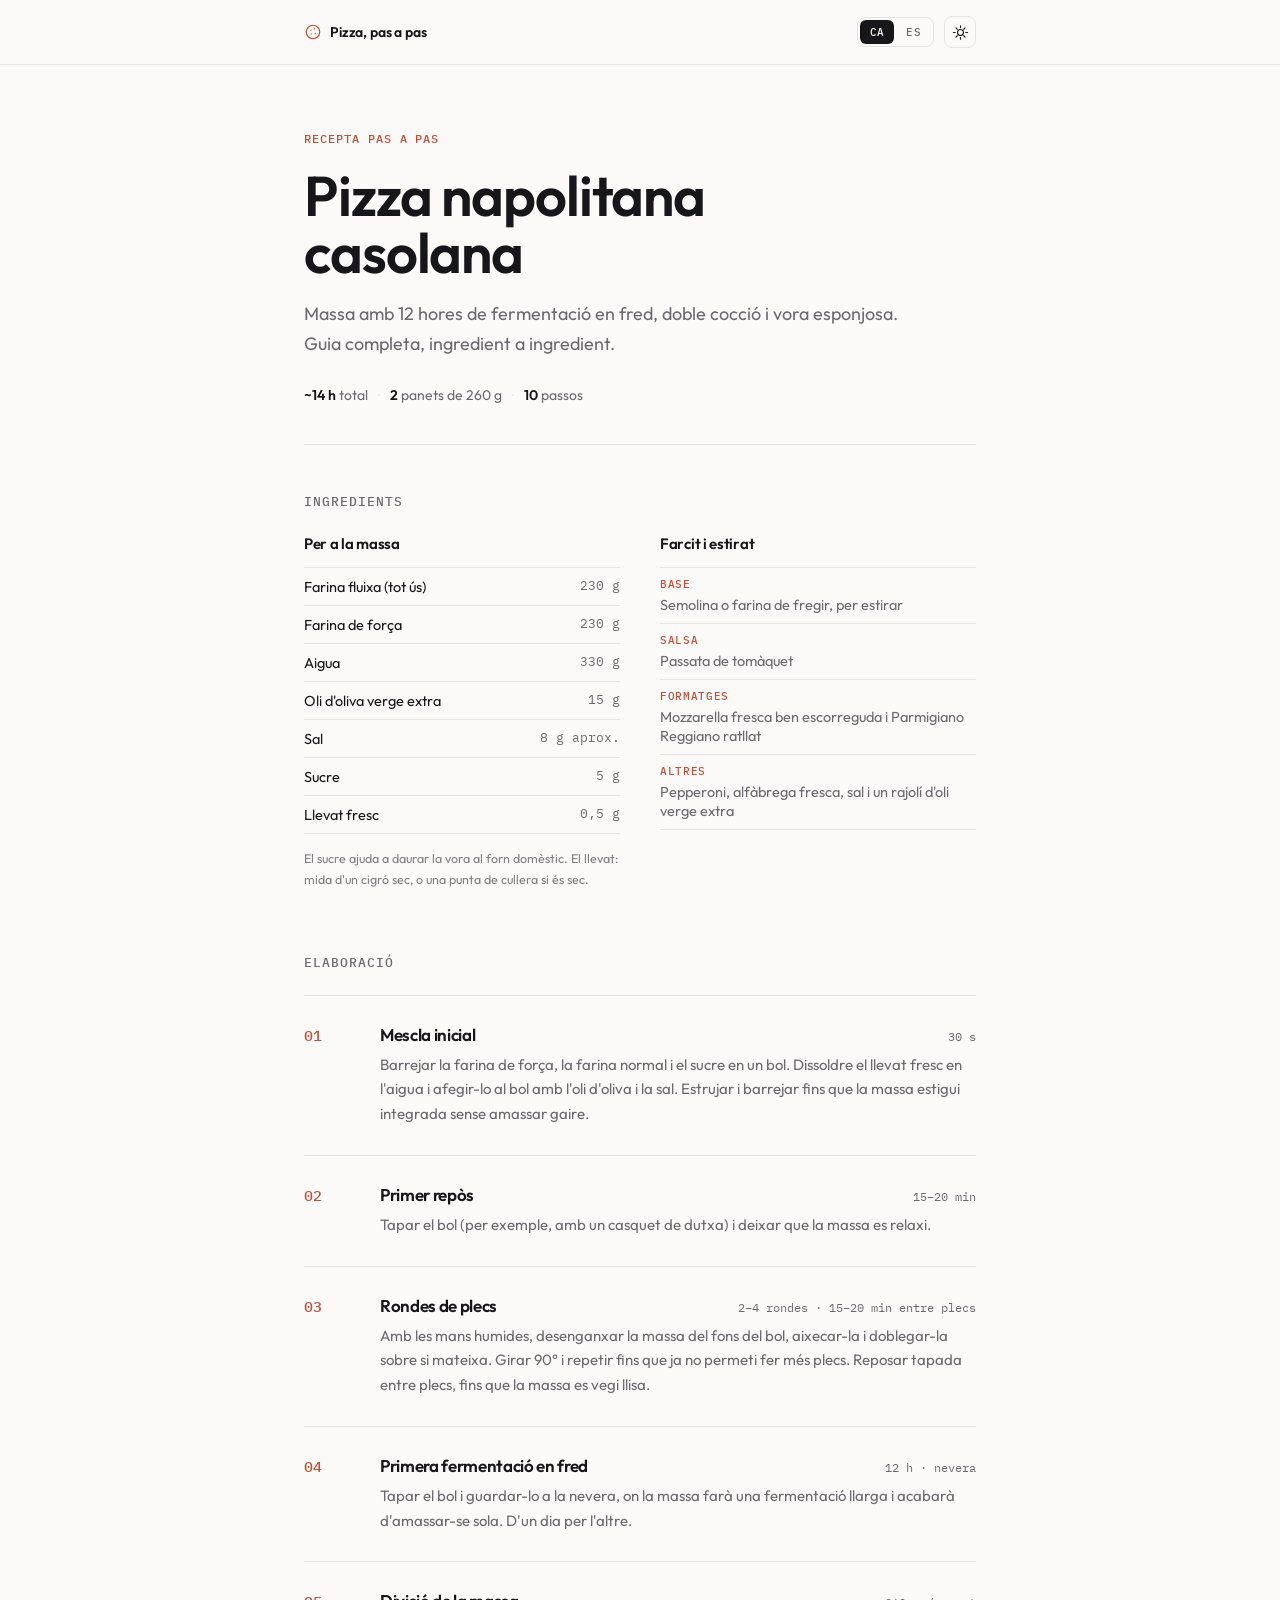
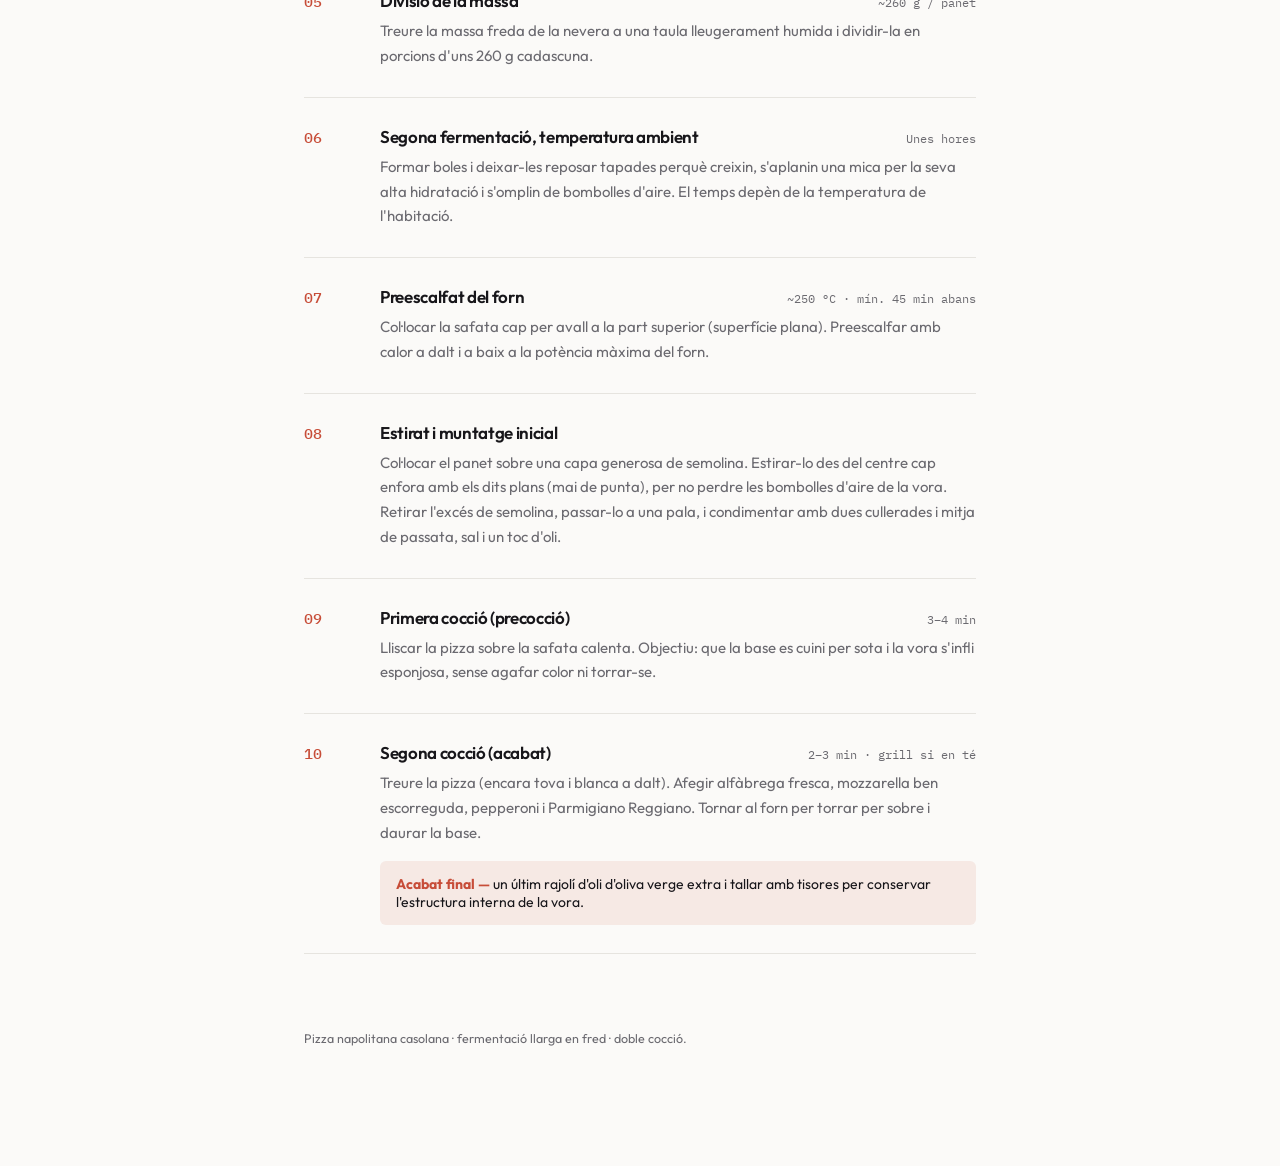
==== index.html @ 86cbb676 "v1" ====
<!doctype html>
<html lang="ca" data-theme="light">
<head>
<meta charset="utf-8">
<meta name="viewport" content="width=device-width, initial-scale=1">
<title>Pizza, pas a pas</title>
<meta name="description" content="Recepta de pizza napolitana casolana, pas a pas — massa amb fermentació en fred i doble cocció.">
<link rel="preconnect" href="https://fonts.googleapis.com">
<link rel="preconnect" href="https://fonts.gstatic.com" crossorigin>
<link href="https://fonts.googleapis.com/css2?family=Outfit:wght@300;400;500;600;700&family=IBM+Plex+Mono:wght@400;500&display=swap" rel="stylesheet">
<link rel="stylesheet" href="style.css">
<link rel="manifest" href="manifest.webmanifest">
<link rel="icon" href="icons/icon-192.png" type="image/png">
<link rel="apple-touch-icon" href="icons/icon-192.png">
<meta name="theme-color" content="#fbfaf8" media="(prefers-color-scheme: light)">
<meta name="theme-color" content="#101012" media="(prefers-color-scheme: dark)">
<meta name="apple-mobile-web-app-capable" content="yes">
<meta name="apple-mobile-web-app-status-bar-style" content="black-translucent">
<meta name="apple-mobile-web-app-title" content="Pizza">
</head>
<body data-lang="ca">

<header class="topbar">
  <div class="topbar-inner">
    <div class="mark">
      <svg width="18" height="18" viewBox="0 0 24 24" fill="none" stroke="currentColor" stroke-width="1.6"><circle cx="12" cy="12" r="9"/><circle cx="9" cy="9.5" r="0.9" fill="currentColor" stroke="none"/><circle cx="14" cy="8" r="0.9" fill="currentColor" stroke="none"/><circle cx="15" cy="14" r="0.9" fill="currentColor" stroke="none"/><circle cx="9.5" cy="14.5" r="0.9" fill="currentColor" stroke="none"/></svg>
      <span>Pizza, pas a pas</span>
    </div>
    <div class="topbar-controls">
      <div class="lang-toggle" role="group" aria-label="Idioma">
        <button type="button" class="lang-btn" data-lang-btn="ca" aria-pressed="true">CA</button>
        <button type="button" class="lang-btn" data-lang-btn="es" aria-pressed="false">ES</button>
      </div>
      <button type="button" class="theme-btn" id="themeBtn" aria-label="Canvia tema">
        <svg class="icon-sun" width="17" height="17" viewBox="0 0 24 24" fill="none" stroke="currentColor" stroke-width="1.6" stroke-linecap="round"><circle cx="12" cy="12" r="4.2"/><path d="M12 2.5v2.5M12 19v2.5M4.5 12H2M22 12h-2.5M5.6 5.6l1.8 1.8M16.6 16.6l1.8 1.8M18.4 5.6l-1.8 1.8M7.4 16.6l-1.8 1.8"/></svg>
        <svg class="icon-moon" width="17" height="17" viewBox="0 0 24 24" fill="none" stroke="currentColor" stroke-width="1.6" stroke-linecap="round" stroke-linejoin="round"><path d="M20 14.5A8.5 8.5 0 1 1 9.5 4a6.8 6.8 0 0 0 10.5 10.5Z"/></svg>
      </button>
    </div>
  </div>
</header>

<main class="wrap">

  <!-- ================= CATALAN ================= -->
  <article class="lang-block" data-lang="ca">

    <section class="hero">
      <p class="kicker">Recepta pas a pas</p>
      <h1>Pizza napolitana<br>casolana</h1>
      <p class="lede">Massa amb 12 hores de fermentació en fred, doble cocció i vora esponjosa. Guia completa, ingredient a ingredient.</p>
      <div class="meta-row">
        <span><strong>~14 h</strong> total</span>
        <span class="dot">·</span>
        <span><strong>2</strong> panets de 260 g</span>
        <span class="dot">·</span>
        <span><strong>10</strong> passos</span>
      </div>
    </section>

    <section class="ingredients">
      <h2>Ingredients</h2>
      <div class="ing-grid">
        <div class="ing-col">
          <h3>Per a la massa</h3>
          <ul class="ing-list">
            <li><span>Farina fluixa (tot ús)</span><span class="ing-val">230 g</span></li>
            <li><span>Farina de força</span><span class="ing-val">230 g</span></li>
            <li><span>Aigua</span><span class="ing-val">330 g</span></li>
            <li><span>Oli d'oliva verge extra</span><span class="ing-val">15 g</span></li>
            <li><span>Sal</span><span class="ing-val">8 g aprox.</span></li>
            <li><span>Sucre</span><span class="ing-val">5 g</span></li>
            <li><span>Llevat fresc</span><span class="ing-val">0,5 g</span></li>
          </ul>
          <p class="ing-note">El sucre ajuda a daurar la vora al forn domèstic. El llevat: mida d'un cigró sec, o una punta de cullera si és sec.</p>
        </div>
        <div class="ing-col">
          <h3>Farcit i estirat</h3>
          <ul class="ing-list ing-list--desc">
            <li><span class="ing-label">Base</span><span>Semolina o farina de fregir, per estirar</span></li>
            <li><span class="ing-label">Salsa</span><span>Passata de tomàquet</span></li>
            <li><span class="ing-label">Formatges</span><span>Mozzarella fresca ben escorreguda i Parmigiano Reggiano ratllat</span></li>
            <li><span class="ing-label">Altres</span><span>Pepperoni, alfàbrega fresca, sal i un rajolí d'oli verge extra</span></li>
          </ul>
        </div>
      </div>
    </section>

    <section class="steps">
      <h2>Elaboració</h2>

      <div class="step">
        <div class="step-num">01</div>
        <div class="step-body">
          <div class="step-head"><h3>Mescla inicial</h3><span class="step-time">30 s</span></div>
          <p>Barrejar la farina de força, la farina normal i el sucre en un bol. Dissoldre el llevat fresc en l'aigua i afegir-lo al bol amb l'oli d'oliva i la sal. Estrujar i barrejar fins que la massa estigui integrada sense amassar gaire.</p>
        </div>
      </div>

      <div class="step">
        <div class="step-num">02</div>
        <div class="step-body">
          <div class="step-head"><h3>Primer repòs</h3><span class="step-time">15–20 min</span></div>
          <p>Tapar el bol (per exemple, amb un casquet de dutxa) i deixar que la massa es relaxi.</p>
        </div>
      </div>

      <div class="step">
        <div class="step-num">03</div>
        <div class="step-body">
          <div class="step-head"><h3>Rondes de plecs</h3><span class="step-time">2–4 rondes · 15–20 min entre plecs</span></div>
          <p>Amb les mans humides, desenganxar la massa del fons del bol, aixecar-la i doblegar-la sobre si mateixa. Girar 90° i repetir fins que ja no permeti fer més plecs. Reposar tapada entre plecs, fins que la massa es vegi llisa.</p>
        </div>
      </div>

      <div class="step">
        <div class="step-num">04</div>
        <div class="step-body">
          <div class="step-head"><h3>Primera fermentació en fred</h3><span class="step-time">12 h · nevera</span></div>
          <p>Tapar el bol i guardar-lo a la nevera, on la massa farà una fermentació llarga i acabarà d'amassar-se sola. D'un dia per l'altre.</p>
        </div>
      </div>

      <div class="step">
        <div class="step-num">05</div>
        <div class="step-body">
          <div class="step-head"><h3>Divisió de la massa</h3><span class="step-time">~260 g / panet</span></div>
          <p>Treure la massa freda de la nevera a una taula lleugerament humida i dividir-la en porcions d'uns 260 g cadascuna.</p>
        </div>
      </div>

      <div class="step">
        <div class="step-num">06</div>
        <div class="step-body">
          <div class="step-head"><h3>Segona fermentació, temperatura ambient</h3><span class="step-time">Unes hores</span></div>
          <p>Formar boles i deixar-les reposar tapades perquè creixin, s'aplanin una mica per la seva alta hidratació i s'omplin de bombolles d'aire. El temps depèn de la temperatura de l'habitació.</p>
        </div>
      </div>

      <div class="step">
        <div class="step-num">07</div>
        <div class="step-body">
          <div class="step-head"><h3>Preescalfat del forn</h3><span class="step-time">~250 °C · mín. 45 min abans</span></div>
          <p>Col·locar la safata cap per avall a la part superior (superfície plana). Preescalfar amb calor a dalt i a baix a la potència màxima del forn.</p>
        </div>
      </div>

      <div class="step">
        <div class="step-num">08</div>
        <div class="step-body">
          <div class="step-head"><h3>Estirat i muntatge inicial</h3></div>
          <p>Col·locar el panet sobre una capa generosa de semolina. Estirar-lo des del centre cap enfora amb els dits plans (mai de punta), per no perdre les bombolles d'aire de la vora. Retirar l'excés de semolina, passar-lo a una pala, i condimentar amb dues cullerades i mitja de passata, sal i un toc d'oli.</p>
        </div>
      </div>

      <div class="step">
        <div class="step-num">09</div>
        <div class="step-body">
          <div class="step-head"><h3>Primera cocció (precocció)</h3><span class="step-time">3–4 min</span></div>
          <p>Lliscar la pizza sobre la safata calenta. Objectiu: que la base es cuini per sota i la vora s'infli esponjosa, sense agafar color ni torrar-se.</p>
        </div>
      </div>

      <div class="step step--last">
        <div class="step-num">10</div>
        <div class="step-body">
          <div class="step-head"><h3>Segona cocció (acabat)</h3><span class="step-time">2–3 min · grill si en té</span></div>
          <p>Treure la pizza (encara tova i blanca a dalt). Afegir alfàbrega fresca, mozzarella ben escorreguda, pepperoni i Parmigiano Reggiano. Tornar al forn per torrar per sobre i daurar la base.</p>
          <div class="callout"><strong>Acabat final —</strong> un últim rajolí d'oli d'oliva verge extra i tallar amb tisores per conservar l'estructura interna de la vora.</div>
        </div>
      </div>

    </section>

    <footer class="foot">Pizza napolitana casolana · fermentació llarga en fred · doble cocció.</footer>
  </article>

  <!-- ================= SPANISH ================= -->
  <article class="lang-block" data-lang="es" hidden>

    <section class="hero">
      <p class="kicker">Receta paso a paso</p>
      <h1>Pizza napolitana<br>casera</h1>
      <p class="lede">Masa con 12 horas de fermentación en frío, doble cocción y borde esponjoso. Guía completa, ingrediente a ingrediente.</p>
      <div class="meta-row">
        <span><strong>~14 h</strong> total</span>
        <span class="dot">·</span>
        <span><strong>2</strong> bolas de 260 g</span>
        <span class="dot">·</span>
        <span><strong>10</strong> pasos</span>
      </div>
    </section>

    <section class="ingredients">
      <h2>Ingredientes</h2>
      <div class="ing-grid">
        <div class="ing-col">
          <h3>Para la masa</h3>
          <ul class="ing-list">
            <li><span>Harina floja (uso común)</span><span class="ing-val">230 g</span></li>
            <li><span>Harina de fuerza</span><span class="ing-val">230 g</span></li>
            <li><span>Agua</span><span class="ing-val">330 g</span></li>
            <li><span>Aceite de oliva virgen extra</span><span class="ing-val">15 g</span></li>
            <li><span>Sal</span><span class="ing-val">8 g aprox.</span></li>
            <li><span>Azúcar</span><span class="ing-val">5 g</span></li>
            <li><span>Levadura fresca</span><span class="ing-val">0,5 g</span></li>
          </ul>
          <p class="ing-note">El azúcar ayuda a dorar el borde en el horno doméstico. La levadura: tamaño de un garbanzo seco, o una punta de cuchara si es seca.</p>
        </div>
        <div class="ing-col">
          <h3>Relleno y estirado</h3>
          <ul class="ing-list ing-list--desc">
            <li><span class="ing-label">Base</span><span>Sémola o harina de freír, para estirar</span></li>
            <li><span class="ing-label">Salsa</span><span>Tomate triturado (passata)</span></li>
            <li><span class="ing-label">Quesos</span><span>Mozzarella fresca bien escurrida y Parmesano Reggiano rallado</span></li>
            <li><span class="ing-label">Otros</span><span>Pepperoni, albahaca fresca, sal y un chorrito de aceite virgen extra</span></li>
          </ul>
        </div>
      </div>
    </section>

    <section class="steps">
      <h2>Elaboración</h2>

      <div class="step">
        <div class="step-num">01</div>
        <div class="step-body">
          <div class="step-head"><h3>Mezcla inicial</h3><span class="step-time">30 s</span></div>
          <p>Mezclar la harina de fuerza, la harina normal y el azúcar en un bol. Disolver la levadura fresca en el agua y añadirla al bol con el aceite de oliva y la sal. Apretar y mezclar hasta que la masa esté integrada sin amasar demasiado.</p>
        </div>
      </div>

      <div class="step">
        <div class="step-num">02</div>
        <div class="step-body">
          <div class="step-head"><h3>Primer reposo</h3><span class="step-time">15–20 min</span></div>
          <p>Tapar el bol (por ejemplo, con un gorro de ducha) y dejar que la masa se relaje.</p>
        </div>
      </div>

      <div class="step">
        <div class="step-num">03</div>
        <div class="step-body">
          <div class="step-head"><h3>Rondas de pliegues</h3><span class="step-time">2–4 rondas · 15–20 min entre pliegues</span></div>
          <p>Con las manos húmedas, despegar la masa del fondo del bol, levantarla y doblarla sobre sí misma. Girar 90° y repetir hasta que ya no permita más pliegues. Reposar tapada entre pliegues, hasta que la masa se vea lisa.</p>
        </div>
      </div>

      <div class="step">
        <div class="step-num">04</div>
        <div class="step-body">
          <div class="step-head"><h3>Primera fermentación en frío</h3><span class="step-time">12 h · nevera</span></div>
          <p>Tapar el bol y guardarlo en la nevera, donde la masa hará una fermentación larga y acabará de amasarse sola. De un día para otro.</p>
        </div>
      </div>

      <div class="step">
        <div class="step-num">05</div>
        <div class="step-body">
          <div class="step-head"><h3>División de la masa</h3><span class="step-time">~260 g / bola</span></div>
          <p>Sacar la masa fría de la nevera a una mesa ligeramente húmeda y dividirla en porciones de unos 260 g cada una.</p>
        </div>
      </div>

      <div class="step">
        <div class="step-num">06</div>
        <div class="step-body">
          <div class="step-head"><h3>Segunda fermentación, temperatura ambiente</h3><span class="step-time">Unas horas</span></div>
          <p>Formar bolas y dejarlas reposar tapadas para que crezcan, se aplanen un poco por su alta hidratación y se llenen de burbujas de aire. El tiempo depende de la temperatura de la habitación.</p>
        </div>
      </div>

      <div class="step">
        <div class="step-num">07</div>
        <div class="step-body">
          <div class="step-head"><h3>Precalentado del horno</h3><span class="step-time">~250 °C · mín. 45 min antes</span></div>
          <p>Colocar la bandeja boca abajo en la parte superior (superficie plana). Precalentar con calor arriba y abajo a la potencia máxima del horno.</p>
        </div>
      </div>

      <div class="step">
        <div class="step-num">08</div>
        <div class="step-body">
          <div class="step-head"><h3>Estirado y montaje inicial</h3></div>
          <p>Colocar la bola sobre una capa generosa de sémola. Estirarla desde el centro hacia fuera con los dedos planos (nunca de punta), para no perder las burbujas de aire del borde. Retirar el exceso de sémola, pasarla a una pala, y condimentar con dos cucharadas y media de tomate, sal y un toque de aceite.</p>
        </div>
      </div>

      <div class="step">
        <div class="step-num">09</div>
        <div class="step-body">
          <div class="step-head"><h3>Primera cocción (precocción)</h3><span class="step-time">3–4 min</span></div>
          <p>Deslizar la pizza sobre la bandeja caliente. Objetivo: que la base se cocine por debajo y el borde se hinche esponjoso, sin coger color ni tostarse.</p>
        </div>
      </div>

      <div class="step step--last">
        <div class="step-num">10</div>
        <div class="step-body">
          <div class="step-head"><h3>Segunda cocción (acabado)</h3><span class="step-time">2–3 min · grill si tiene</span></div>
          <p>Sacar la pizza (todavía blanda y blanca por arriba). Añadir albahaca fresca, mozzarella bien escurrida, pepperoni y Parmesano Reggiano. Volver al horno para tostar por arriba y dorar la base.</p>
          <div class="callout"><strong>Acabado final —</strong> un último chorrito de aceite de oliva virgen extra y cortar con tijeras para conservar la estructura interna del borde.</div>
        </div>
      </div>

    </section>

    <footer class="foot">Pizza napolitana casera · fermentación larga en frío · doble cocción.</footer>
  </article>

</main>

<script src="script.js"></script>
<script>
  if ('serviceWorker' in navigator) {
    window.addEventListener('load', () => {
      navigator.serviceWorker.register('sw.js').catch(() => {});
    });
  }
</script>
</body>
</html>
---- style.css ----
:root {
  --bg: #fbfaf8;
  --bg-raised: #ffffff;
  --ink: #17161a;
  --ink-soft: #6b6a70;
  --line: #e6e4df;
  --accent: oklch(0.58 0.16 32);
  --accent-soft: oklch(0.58 0.16 32 / 0.1);
  --mono: 'IBM Plex Mono', ui-monospace, monospace;
  --sans: 'Outfit', system-ui, sans-serif;
}

html[data-theme="dark"] {
  --bg: #101012;
  --bg-raised: #17171a;
  --ink: #f2f1ee;
  --ink-soft: #96959c;
  --line: #2a2a2e;
  --accent: oklch(0.72 0.14 32);
  --accent-soft: oklch(0.72 0.14 32 / 0.14);
}

* { box-sizing: border-box; }

html { color-scheme: light; }
html[data-theme="dark"] { color-scheme: dark; }

body {
  margin: 0;
  background: var(--bg);
  color: var(--ink);
  font-family: var(--sans);
  font-weight: 400;
  -webkit-font-smoothing: antialiased;
  transition: background 0.2s ease, color 0.2s ease;
}

h1, h2, h3 {
  font-family: var(--sans);
  font-weight: 600;
  letter-spacing: -0.02em;
  margin: 0;
  color: var(--ink);
}

p { margin: 0; line-height: 1.65; color: var(--ink-soft); }

/* ---------- topbar ---------- */

.topbar {
  position: sticky;
  top: 0;
  z-index: 10;
  background: color-mix(in srgb, var(--bg) 88%, transparent);
  backdrop-filter: blur(10px);
  border-bottom: 1px solid var(--line);
}

.topbar-inner {
  max-width: 720px;
  margin: 0 auto;
  padding: 16px 24px;
  display: flex;
  align-items: center;
  justify-content: space-between;
}

.mark {
  display: flex;
  align-items: center;
  gap: 8px;
  font-weight: 600;
  font-size: 14px;
  letter-spacing: -0.01em;
  color: var(--ink);
}

.mark svg { color: var(--accent); flex-shrink: 0; }

.topbar-controls {
  display: flex;
  align-items: center;
  gap: 10px;
}

.lang-toggle {
  display: flex;
  border: 1px solid var(--line);
  border-radius: 8px;
  padding: 2px;
  gap: 2px;
}

.lang-btn {
  appearance: none;
  border: none;
  background: transparent;
  color: var(--ink-soft);
  font-family: var(--mono);
  font-size: 11px;
  font-weight: 500;
  letter-spacing: 0.03em;
  padding: 5px 10px;
  border-radius: 6px;
  cursor: pointer;
}

.lang-btn[aria-pressed="true"] {
  background: var(--ink);
  color: var(--bg);
}

.theme-btn {
  appearance: none;
  border: 1px solid var(--line);
  background: transparent;
  color: var(--ink);
  width: 32px;
  height: 32px;
  border-radius: 8px;
  display: flex;
  align-items: center;
  justify-content: center;
  cursor: pointer;
}

.theme-btn .icon-moon { display: none; }
html[data-theme="dark"] .theme-btn .icon-sun { display: none; }
html[data-theme="dark"] .theme-btn .icon-moon { display: block; }

/* ---------- layout ---------- */

.wrap {
  max-width: 720px;
  margin: 0 auto;
  padding: 0 24px 120px;
}

/* ---------- hero ---------- */

.hero {
  padding-top: 64px;
  padding-bottom: 40px;
  border-bottom: 1px solid var(--line);
}

.kicker {
  font-family: var(--mono);
  font-size: 12px;
  font-weight: 500;
  letter-spacing: 0.08em;
  text-transform: uppercase;
  color: var(--accent);
  margin-bottom: 18px;
}

.hero h1 {
  font-size: clamp(38px, 6vw, 56px);
  line-height: 1.02;
  font-weight: 600;
}

.lede {
  margin-top: 18px;
  font-size: 18px;
  max-width: 52ch;
  color: var(--ink-soft);
}

.meta-row {
  margin-top: 28px;
  display: flex;
  flex-wrap: wrap;
  gap: 10px;
  font-size: 14px;
  color: var(--ink-soft);
}

.meta-row strong { color: var(--ink); font-weight: 600; }
.meta-row .dot { color: var(--line); }

/* ---------- ingredients ---------- */

.ingredients { padding-top: 48px; padding-bottom: 8px; }

.ingredients h2, .steps h2 {
  font-size: 13px;
  font-family: var(--mono);
  font-weight: 500;
  letter-spacing: 0.08em;
  text-transform: uppercase;
  color: var(--ink-soft);
  margin-bottom: 24px;
}

.ing-grid {
  display: grid;
  grid-template-columns: repeat(2, minmax(0, 1fr));
  gap: 40px;
}

.ing-col h3 {
  font-size: 15px;
  font-weight: 600;
  margin-bottom: 14px;
}

.ing-list {
  list-style: none;
  margin: 0;
  padding: 0;
  display: flex;
  flex-direction: column;
}

.ing-list li {
  display: flex;
  justify-content: space-between;
  gap: 12px;
  padding: 9px 0;
  border-top: 1px solid var(--line);
  font-size: 14.5px;
  color: var(--ink);
}

.ing-list li:last-child { border-bottom: 1px solid var(--line); }

.ing-val {
  font-family: var(--mono);
  font-size: 13px;
  color: var(--ink-soft);
  white-space: nowrap;
}

.ing-list--desc li { flex-direction: column; gap: 4px; align-items: flex-start; }

.ing-label {
  font-family: var(--mono);
  font-size: 11px;
  font-weight: 500;
  letter-spacing: 0.06em;
  text-transform: uppercase;
  color: var(--accent);
}

.ing-list--desc li span:last-child { color: var(--ink-soft); font-size: 14.5px; }

.ing-note {
  margin-top: 14px;
  font-size: 12.5px;
  color: var(--ink-soft);
  opacity: 0.85;
}

/* ---------- steps ---------- */

.steps { padding-top: 56px; }

.step {
  display: grid;
  grid-template-columns: 56px 1fr;
  gap: 20px;
  padding: 28px 0;
  border-top: 1px solid var(--line);
}

.step--last { border-bottom: 1px solid var(--line); margin-bottom: 4px; }

.step-num {
  font-family: var(--mono);
  font-size: 15px;
  font-weight: 500;
  color: var(--accent);
  padding-top: 2px;
}

.step-head {
  display: flex;
  align-items: baseline;
  justify-content: space-between;
  gap: 12px;
  flex-wrap: wrap;
  margin-bottom: 8px;
}

.step-head h3 {
  font-size: 17px;
  font-weight: 600;
}

.step-time {
  font-family: var(--mono);
  font-size: 11.5px;
  color: var(--ink-soft);
  white-space: nowrap;
  padding-top: 3px;
}

.step-body p { font-size: 15px; }

.callout {
  margin-top: 16px;
  padding: 14px 16px;
  background: var(--accent-soft);
  border-radius: 6px;
  font-size: 14px;
  color: var(--ink);
}

.callout strong { color: var(--accent); }

/* ---------- footer ---------- */

.foot {
  margin-top: 56px;
  padding-top: 20px;
  font-size: 12.5px;
  color: var(--ink-soft);
}

/* ---------- responsive ---------- */

@media (max-width: 640px) {
  .wrap { padding: 0 18px 90px; }
  .topbar-inner { padding: 14px 18px; }
  .hero { padding-top: 44px; padding-bottom: 32px; }
  .ing-grid { grid-template-columns: 1fr; gap: 32px; }
  .step { grid-template-columns: 40px 1fr; gap: 14px; padding: 22px 0; }
  .step-num { font-size: 13px; }
  .mark span { display: none; }
}
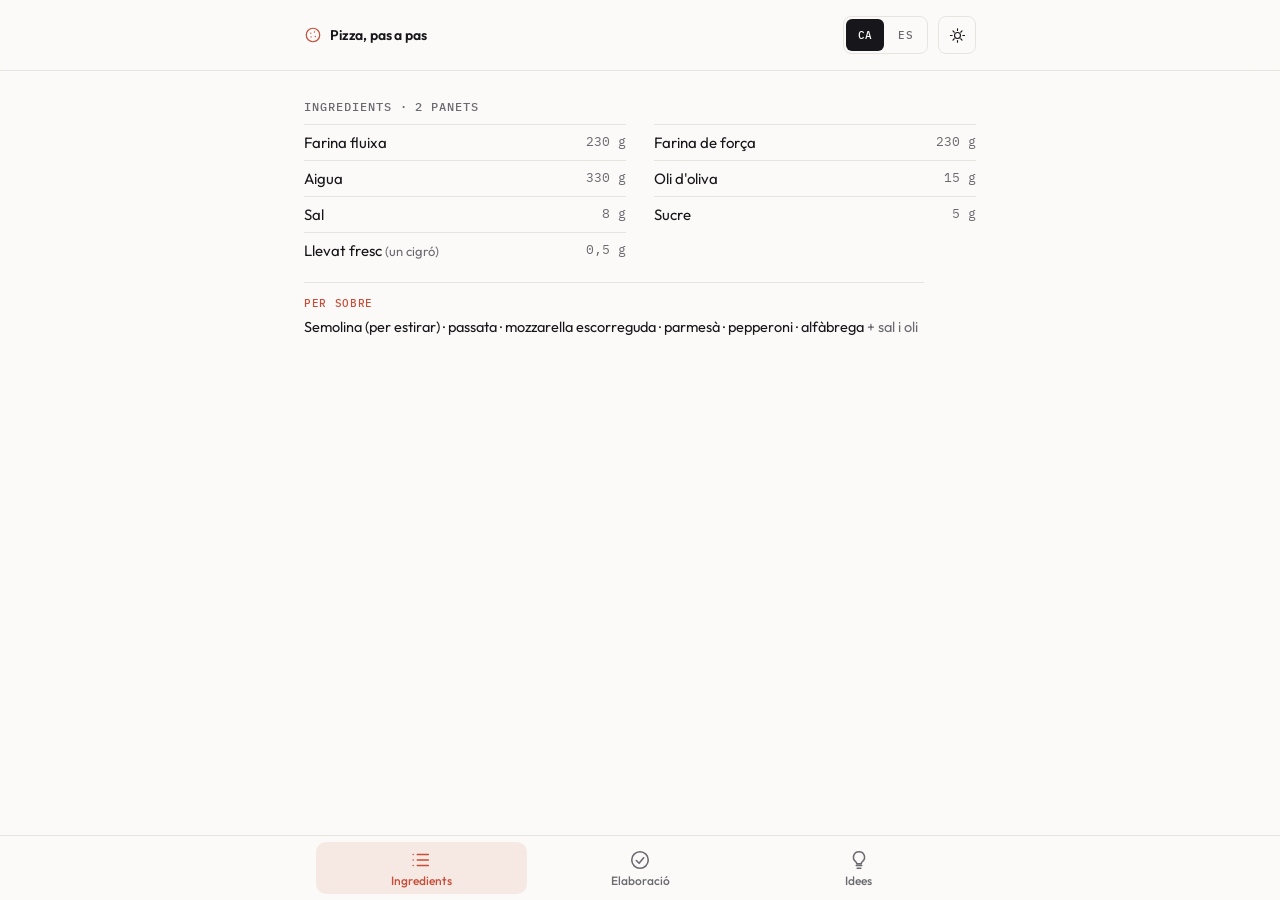
==== commit 67698ee2: "better" ====
--- a/index.html
+++ b/index.html
@@ -20,6 +20,12 @@
 </head>
 <body data-lang="ca">
 
+<svg width="0" height="0" style="position:absolute" aria-hidden="true">
+  <symbol id="i-repeat" viewBox="0 0 24 24"><path d="M17 2l4 4-4 4M3 11V9a3 3 0 0 1 3-3h15M7 22l-4-4 4-4M21 13v2a3 3 0 0 1-3 3H3" fill="none" stroke="currentColor" stroke-width="2" stroke-linecap="round" stroke-linejoin="round"/></symbol>
+  <symbol id="i-chev" viewBox="0 0 24 24"><path d="M6 9l6 6 6-6" fill="none" stroke="currentColor" stroke-width="2" stroke-linecap="round" stroke-linejoin="round"/></symbol>
+  <symbol id="i-tick" viewBox="0 0 24 24"><path d="M5 12.5l4.5 4.5L19 7" fill="none" stroke="currentColor" stroke-width="2.4" stroke-linecap="round" stroke-linejoin="round"/></symbol>
+</svg>
+
 <header class="topbar">
   <div class="topbar-inner">
     <div class="mark">
@@ -41,273 +47,304 @@
 
 <main class="wrap">
 
-  <!-- ================= CATALAN ================= -->
   <article class="lang-block" data-lang="ca">
 
-    <section class="hero">
-      <p class="kicker">Recepta pas a pas</p>
-      <h1>Pizza napolitana<br>casolana</h1>
-      <p class="lede">Massa amb 12 hores de fermentació en fred, doble cocció i vora esponjosa. Guia completa, ingredient a ingredient.</p>
-      <div class="meta-row">
-        <span><strong>~14 h</strong> total</span>
-        <span class="dot">·</span>
-        <span><strong>2</strong> panets de 260 g</span>
-        <span class="dot">·</span>
-        <span><strong>10</strong> passos</span>
-      </div>
-    </section>
-
-    <section class="ingredients">
-      <h2>Ingredients</h2>
-      <div class="ing-grid">
-        <div class="ing-col">
-          <h3>Per a la massa</h3>
-          <ul class="ing-list">
-            <li><span>Farina fluixa (tot ús)</span><span class="ing-val">230 g</span></li>
-            <li><span>Farina de força</span><span class="ing-val">230 g</span></li>
-            <li><span>Aigua</span><span class="ing-val">330 g</span></li>
-            <li><span>Oli d'oliva verge extra</span><span class="ing-val">15 g</span></li>
-            <li><span>Sal</span><span class="ing-val">8 g aprox.</span></li>
-            <li><span>Sucre</span><span class="ing-val">5 g</span></li>
-            <li><span>Llevat fresc</span><span class="ing-val">0,5 g</span></li>
-          </ul>
-          <p class="ing-note">El sucre ajuda a daurar la vora al forn domèstic. El llevat: mida d'un cigró sec, o una punta de cullera si és sec.</p>
-        </div>
-        <div class="ing-col">
-          <h3>Farcit i estirat</h3>
-          <ul class="ing-list ing-list--desc">
-            <li><span class="ing-label">Base</span><span>Semolina o farina de fregir, per estirar</span></li>
-            <li><span class="ing-label">Salsa</span><span>Passata de tomàquet</span></li>
-            <li><span class="ing-label">Formatges</span><span>Mozzarella fresca ben escorreguda i Parmigiano Reggiano ratllat</span></li>
-            <li><span class="ing-label">Altres</span><span>Pepperoni, alfàbrega fresca, sal i un rajolí d'oli verge extra</span></li>
-          </ul>
-        </div>
-      </div>
-    </section>
-
-    <section class="steps">
-      <h2>Elaboració</h2>
-
-      <div class="step">
-        <div class="step-num">01</div>
-        <div class="step-body">
-          <div class="step-head"><h3>Mescla inicial</h3><span class="step-time">30 s</span></div>
-          <p>Barrejar la farina de força, la farina normal i el sucre en un bol. Dissoldre el llevat fresc en l'aigua i afegir-lo al bol amb l'oli d'oliva i la sal. Estrujar i barrejar fins que la massa estigui integrada sense amassar gaire.</p>
-        </div>
-      </div>
-
-      <div class="step">
-        <div class="step-num">02</div>
-        <div class="step-body">
-          <div class="step-head"><h3>Primer repòs</h3><span class="step-time">15–20 min</span></div>
-          <p>Tapar el bol (per exemple, amb un casquet de dutxa) i deixar que la massa es relaxi.</p>
-        </div>
-      </div>
-
-      <div class="step">
-        <div class="step-num">03</div>
-        <div class="step-body">
-          <div class="step-head"><h3>Rondes de plecs</h3><span class="step-time">2–4 rondes · 15–20 min entre plecs</span></div>
-          <p>Amb les mans humides, desenganxar la massa del fons del bol, aixecar-la i doblegar-la sobre si mateixa. Girar 90° i repetir fins que ja no permeti fer més plecs. Reposar tapada entre plecs, fins que la massa es vegi llisa.</p>
-        </div>
-      </div>
-
-      <div class="step">
-        <div class="step-num">04</div>
-        <div class="step-body">
-          <div class="step-head"><h3>Primera fermentació en fred</h3><span class="step-time">12 h · nevera</span></div>
-          <p>Tapar el bol i guardar-lo a la nevera, on la massa farà una fermentació llarga i acabarà d'amassar-se sola. D'un dia per l'altre.</p>
-        </div>
-      </div>
-
-      <div class="step">
-        <div class="step-num">05</div>
-        <div class="step-body">
-          <div class="step-head"><h3>Divisió de la massa</h3><span class="step-time">~260 g / panet</span></div>
-          <p>Treure la massa freda de la nevera a una taula lleugerament humida i dividir-la en porcions d'uns 260 g cadascuna.</p>
-        </div>
-      </div>
-
-      <div class="step">
-        <div class="step-num">06</div>
-        <div class="step-body">
-          <div class="step-head"><h3>Segona fermentació, temperatura ambient</h3><span class="step-time">Unes hores</span></div>
-          <p>Formar boles i deixar-les reposar tapades perquè creixin, s'aplanin una mica per la seva alta hidratació i s'omplin de bombolles d'aire. El temps depèn de la temperatura de l'habitació.</p>
-        </div>
-      </div>
-
-      <div class="step">
-        <div class="step-num">07</div>
-        <div class="step-body">
-          <div class="step-head"><h3>Preescalfat del forn</h3><span class="step-time">~250 °C · mín. 45 min abans</span></div>
-          <p>Col·locar la safata cap per avall a la part superior (superfície plana). Preescalfar amb calor a dalt i a baix a la potència màxima del forn.</p>
-        </div>
-      </div>
-
-      <div class="step">
-        <div class="step-num">08</div>
-        <div class="step-body">
-          <div class="step-head"><h3>Estirat i muntatge inicial</h3></div>
-          <p>Col·locar el panet sobre una capa generosa de semolina. Estirar-lo des del centre cap enfora amb els dits plans (mai de punta), per no perdre les bombolles d'aire de la vora. Retirar l'excés de semolina, passar-lo a una pala, i condimentar amb dues cullerades i mitja de passata, sal i un toc d'oli.</p>
-        </div>
-      </div>
-
-      <div class="step">
-        <div class="step-num">09</div>
-        <div class="step-body">
-          <div class="step-head"><h3>Primera cocció (precocció)</h3><span class="step-time">3–4 min</span></div>
-          <p>Lliscar la pizza sobre la safata calenta. Objectiu: que la base es cuini per sota i la vora s'infli esponjosa, sense agafar color ni torrar-se.</p>
-        </div>
-      </div>
-
-      <div class="step step--last">
-        <div class="step-num">10</div>
-        <div class="step-body">
-          <div class="step-head"><h3>Segona cocció (acabat)</h3><span class="step-time">2–3 min · grill si en té</span></div>
-          <p>Treure la pizza (encara tova i blanca a dalt). Afegir alfàbrega fresca, mozzarella ben escorreguda, pepperoni i Parmigiano Reggiano. Tornar al forn per torrar per sobre i daurar la base.</p>
-          <div class="callout"><strong>Acabat final —</strong> un últim rajolí d'oli d'oliva verge extra i tallar amb tisores per conservar l'estructura interna de la vora.</div>
-        </div>
-      </div>
-
-    </section>
-
-    <footer class="foot">Pizza napolitana casolana · fermentació llarga en fred · doble cocció.</footer>
+    <section class="ingredients panel" data-tab="ingredients" id="panel-ingredients">
+      <h2>Ingredients · 2 panets</h2>
+      <ul class="ing-list">
+        <li><span>Farina fluixa</span><span class="ing-val">230 g</span></li>
+        <li><span>Farina de força</span><span class="ing-val">230 g</span></li>
+        <li><span>Aigua</span><span class="ing-val">330 g</span></li>
+        <li><span>Oli d'oliva</span><span class="ing-val">15 g</span></li>
+        <li><span>Sal</span><span class="ing-val">8 g</span></li>
+        <li><span>Sucre</span><span class="ing-val">5 g</span></li>
+        <li><span>Llevat fresc <span class="ing-hint">(un cigró)</span></span><span class="ing-val">0,5 g</span></li>
+      </ul>
+      <p class="ing-top"><span class="ing-label">Per sobre</span> Semolina (per estirar) · passata · mozzarella escorreguda · parmesà · pepperoni · alfàbrega <span class="plus">+ sal i oli</span></p>
+    </section>
+
+    <section class="steps panel" data-tab="steps" id="panel-steps" hidden>
+      <div class="steps-head"><h2>Elaboració</h2><button type="button" class="reset-btn" hidden>Tornar a començar</button></div>
+      <ol class="step-list">
+      <li class="step" data-id="1"><button type="button" class="step-btn" aria-pressed="false">
+        <span class="step-num"><span class="n">1</span><svg class="tick" width="16" height="16"><use href="#i-tick"/></svg></span>
+        <span class="step-body">
+          <span class="step-head"><span class="step-title">Mesclar</span><span class="step-tags"><span class="step-time">30 s</span></span></span>
+          <span class="step-detail"><span class="step-detail-in">Tot al bol, llevat dissolt en l'aigua. Barrejar sense amassar.</span></span>
+        </span>
+      </button></li>
+      <li class="step" data-id="2"><button type="button" class="step-btn" aria-pressed="false">
+        <span class="step-num"><span class="n">2</span><svg class="tick" width="16" height="16"><use href="#i-tick"/></svg></span>
+        <span class="step-body">
+          <span class="step-head"><span class="step-title">Reposar i plegar</span><span class="step-tags"><span class="rep"><svg width="13" height="13"><use href="#i-repeat"/></svg>×2–4</span></span></span>
+          <span class="step-detail"><span class="step-detail-in"><span class="sub"><span class="sub-l">Reposa</span><span class="sub-d">Tapat, 15–20 min.</span></span><span class="sub"><span class="sub-l">Plega</span><span class="sub-d">Desenganxar, aixecar i doblegar la massa; girar 90°. Fins que quedi llisa.</span></span></span></span>
+        </span>
+      </button></li>
+      <li class="step" data-id="3"><button type="button" class="step-btn" aria-pressed="false">
+        <span class="step-num"><span class="n">3</span><svg class="tick" width="16" height="16"><use href="#i-tick"/></svg></span>
+        <span class="step-body">
+          <span class="step-head"><span class="step-title">Nevera</span><span class="step-tags"><span class="step-time">12 h</span></span></span>
+          <span class="step-detail"><span class="step-detail-in">Tapat, d'un dia per l'altre.</span></span>
+        </span>
+      </button></li>
+      <li class="step" data-id="4"><button type="button" class="step-btn" aria-pressed="false">
+        <span class="step-num"><span class="n">4</span><svg class="tick" width="16" height="16"><use href="#i-tick"/></svg></span>
+        <span class="step-body">
+          <span class="step-head"><span class="step-title">Dividir</span><span class="step-tags"><span class="step-time">~260 g</span></span></span>
+          <span class="step-detail"><span class="step-detail-in">Sobre una taula humida.</span></span>
+        </span>
+      </button></li>
+      <li class="step" data-id="5"><button type="button" class="step-btn" aria-pressed="false">
+        <span class="step-num"><span class="n">5</span><svg class="tick" width="16" height="16"><use href="#i-tick"/></svg></span>
+        <span class="step-body">
+          <span class="step-head"><span class="step-title">Boles a temperatura ambient</span><span class="step-tags"><span class="step-time">unes hores</span></span></span>
+          <span class="step-detail"><span class="step-detail-in">Boles tapades, fins que tinguin bombolles.</span></span>
+        </span>
+      </button></li>
+      <li class="step" data-id="6"><button type="button" class="step-btn" aria-pressed="false">
+        <span class="step-num"><span class="n">6</span><svg class="tick" width="16" height="16"><use href="#i-tick"/></svg></span>
+        <span class="step-body">
+          <span class="step-head"><span class="step-title">Forn</span><span class="step-tags"><span class="step-time">250 °C · 45 min</span></span></span>
+          <span class="step-detail"><span class="step-detail-in">Safata cap per avall a dalt. Calor a dalt i a baix.</span></span>
+        </span>
+      </button></li>
+      <li class="step" data-id="7"><button type="button" class="step-btn" aria-pressed="false">
+        <span class="step-num"><span class="n">7</span><svg class="tick" width="16" height="16"><use href="#i-tick"/></svg></span>
+        <span class="step-body">
+          <span class="step-head"><span class="step-title">Estirar i muntar</span><span class="step-tags"></span></span>
+          <span class="step-detail"><span class="step-detail-in">Sobre semolina, des del centre amb els dits plans (mai de punta). A la pala: 2½ cullerades de passata, sal, oli.</span></span>
+        </span>
+      </button></li>
+      <li class="step" data-id="8"><button type="button" class="step-btn" aria-pressed="false">
+        <span class="step-num"><span class="n">8</span><svg class="tick" width="16" height="16"><use href="#i-tick"/></svg></span>
+        <span class="step-body">
+          <span class="step-head"><span class="step-title">Coure</span><span class="step-tags"><span class="rep"><svg width="13" height="13"><use href="#i-repeat"/></svg>×2</span></span></span>
+          <span class="step-detail"><span class="step-detail-in"><span class="sub"><span class="sub-l">Base</span><span class="sub-d">3–4 min · Vora inflada, sense color.</span></span><span class="sub"><span class="sub-l">Acabat</span><span class="sub-d">2–3 min · Alfàbrega, mozzarella, pepperoni, parmesà. Grill si en té. Oli i tisores.</span></span></span></span>
+        </span>
+      </button></li>
+      </ol>
+    </section>
+
+    <section class="ideas panel" data-tab="ideas" id="panel-ideas" hidden>
+      <h2>Idees</h2>
+      <ul class="idea-list">
+        <li class="idea" style="--i:0"><button type="button" class="idea-btn" aria-haspopup="dialog">
+          <span class="idea-head"><span class="idea-title">Margherita</span><svg class="chev" width="16" height="16" aria-hidden="true"><use href="#i-chev"/></svg></span>
+          <span class="idea-ing">Passata · mozzarella · alfàbrega · oli</span>
+          <span class="idea-ins" hidden>Primera cocció amb passata. Treure, afegir la mozzarella a trossos i tornar-la al forn. Acabar amb alfàbrega fresca i un rajolí d'oli.</span>
+        </button></li>
+        <li class="idea" style="--i:1"><button type="button" class="idea-btn" aria-haspopup="dialog">
+          <span class="idea-head"><span class="idea-title">Marinara</span><svg class="chev" width="16" height="16" aria-hidden="true"><use href="#i-chev"/></svg></span>
+          <span class="idea-ing">Passata · all · orenga · oli</span>
+          <span class="idea-ins" hidden>Sense formatge. Passata, all laminat i orenga abans de la primera cocció. Un bon rajolí d'oli al final.</span>
+        </button></li>
+        <li class="idea" style="--i:2"><button type="button" class="idea-btn" aria-haspopup="dialog">
+          <span class="idea-head"><span class="idea-title">Diavola</span><svg class="chev" width="16" height="16" aria-hidden="true"><use href="#i-chev"/></svg></span>
+          <span class="idea-ing">Passata · mozzarella · pepperoni · oli picant</span>
+          <span class="idea-ins" hidden>Com la Margherita, afegint el pepperoni a la segona cocció perquè es torri una mica. Oli picant al final.</span>
+        </button></li>
+        <li class="idea" style="--i:3"><button type="button" class="idea-btn" aria-haspopup="dialog">
+          <span class="idea-head"><span class="idea-title">Quatre formatges</span><svg class="chev" width="16" height="16" aria-hidden="true"><use href="#i-chev"/></svg></span>
+          <span class="idea-ing">Mozzarella · gorgonzola · parmesà · provolone</span>
+          <span class="idea-ins" hidden>Passata fina o res. A la segona cocció, repartir els quatre formatges. Deixar-la fins que faci bombolles.</span>
+        </button></li>
+        <li class="idea" style="--i:4"><button type="button" class="idea-btn" aria-haspopup="dialog">
+          <span class="idea-head"><span class="idea-title">Prosciutto e funghi</span><svg class="chev" width="16" height="16" aria-hidden="true"><use href="#i-chev"/></svg></span>
+          <span class="idea-ing">Passata · mozzarella · xampinyons · pernil cuit</span>
+          <span class="idea-ins" hidden>Saltar els xampinyons en sec perquè no deixin aigua. Posar-los a la segona cocció i el pernil en sortir del forn.</span>
+        </button></li>
+        <li class="idea" style="--i:5"><button type="button" class="idea-btn" aria-haspopup="dialog">
+          <span class="idea-head"><span class="idea-title">Napoli</span><svg class="chev" width="16" height="16" aria-hidden="true"><use href="#i-chev"/></svg></span>
+          <span class="idea-ing">Passata · mozzarella · anxoves · olives · orenga</span>
+          <span class="idea-ins" hidden>Primera cocció amb passata. A la segona, mozzarella, anxoves i olives. Poca sal: les anxoves ja en porten.</span>
+        </button></li>
+        <li class="idea" style="--i:6"><button type="button" class="idea-btn" aria-haspopup="dialog">
+          <span class="idea-head"><span class="idea-title">Capricciosa</span><svg class="chev" width="16" height="16" aria-hidden="true"><use href="#i-chev"/></svg></span>
+          <span class="idea-ing">Passata · mozzarella · pernil cuit · xampinyons · carxofes</span>
+          <span class="idea-ins" hidden>Tot a la segona cocció, ben escorregut. Carxofes i xampinyons en làmines fines.</span>
+        </button></li>
+        <li class="idea" style="--i:7"><button type="button" class="idea-btn" aria-haspopup="dialog">
+          <span class="idea-head"><span class="idea-title">Bianca de patata</span><svg class="chev" width="16" height="16" aria-hidden="true"><use href="#i-chev"/></svg></span>
+          <span class="idea-ing">Patata · ceba · romaní · mozzarella · oli</span>
+          <span class="idea-ins" hidden>Sense passata. Patata en rodanxes molt fines, ceba i romaní sobre oli. A la segona cocció, mozzarella.</span>
+        </button></li>
+        <li class="idea" style="--i:8"><button type="button" class="idea-btn" aria-haspopup="dialog">
+          <span class="idea-head"><span class="idea-title">Vegetariana</span><svg class="chev" width="16" height="16" aria-hidden="true"><use href="#i-chev"/></svg></span>
+          <span class="idea-ing">Passata · mozzarella · pebrot · carbassó · alberginia</span>
+          <span class="idea-ins" hidden>Rostir o saltar abans les verdures, que no portin aigua. Posar-les a la segona cocció.</span>
+        </button></li>
+        <li class="idea" style="--i:9"><button type="button" class="idea-btn" aria-haspopup="dialog">
+          <span class="idea-head"><span class="idea-title">Burrata i pesto</span><svg class="chev" width="16" height="16" aria-hidden="true"><use href="#i-chev"/></svg></span>
+          <span class="idea-ing">Mozzarella · pesto · burrata · tomàquets cirerol</span>
+          <span class="idea-ins" hidden>Primera cocció amb mozzarella. En sortir, burrata a trossos, pesto i cirerols tallats.</span>
+        </button></li>
+      </ul>
+    </section>
   </article>
 
-  <!-- ================= SPANISH ================= -->
   <article class="lang-block" data-lang="es" hidden>
 
-    <section class="hero">
-      <p class="kicker">Receta paso a paso</p>
-      <h1>Pizza napolitana<br>casera</h1>
-      <p class="lede">Masa con 12 horas de fermentación en frío, doble cocción y borde esponjoso. Guía completa, ingrediente a ingrediente.</p>
-      <div class="meta-row">
-        <span><strong>~14 h</strong> total</span>
-        <span class="dot">·</span>
-        <span><strong>2</strong> bolas de 260 g</span>
-        <span class="dot">·</span>
-        <span><strong>10</strong> pasos</span>
-      </div>
-    </section>
-
-    <section class="ingredients">
-      <h2>Ingredientes</h2>
-      <div class="ing-grid">
-        <div class="ing-col">
-          <h3>Para la masa</h3>
-          <ul class="ing-list">
-            <li><span>Harina floja (uso común)</span><span class="ing-val">230 g</span></li>
-            <li><span>Harina de fuerza</span><span class="ing-val">230 g</span></li>
-            <li><span>Agua</span><span class="ing-val">330 g</span></li>
-            <li><span>Aceite de oliva virgen extra</span><span class="ing-val">15 g</span></li>
-            <li><span>Sal</span><span class="ing-val">8 g aprox.</span></li>
-            <li><span>Azúcar</span><span class="ing-val">5 g</span></li>
-            <li><span>Levadura fresca</span><span class="ing-val">0,5 g</span></li>
-          </ul>
-          <p class="ing-note">El azúcar ayuda a dorar el borde en el horno doméstico. La levadura: tamaño de un garbanzo seco, o una punta de cuchara si es seca.</p>
-        </div>
-        <div class="ing-col">
-          <h3>Relleno y estirado</h3>
-          <ul class="ing-list ing-list--desc">
-            <li><span class="ing-label">Base</span><span>Sémola o harina de freír, para estirar</span></li>
-            <li><span class="ing-label">Salsa</span><span>Tomate triturado (passata)</span></li>
-            <li><span class="ing-label">Quesos</span><span>Mozzarella fresca bien escurrida y Parmesano Reggiano rallado</span></li>
-            <li><span class="ing-label">Otros</span><span>Pepperoni, albahaca fresca, sal y un chorrito de aceite virgen extra</span></li>
-          </ul>
-        </div>
-      </div>
-    </section>
-
-    <section class="steps">
-      <h2>Elaboración</h2>
-
-      <div class="step">
-        <div class="step-num">01</div>
-        <div class="step-body">
-          <div class="step-head"><h3>Mezcla inicial</h3><span class="step-time">30 s</span></div>
-          <p>Mezclar la harina de fuerza, la harina normal y el azúcar en un bol. Disolver la levadura fresca en el agua y añadirla al bol con el aceite de oliva y la sal. Apretar y mezclar hasta que la masa esté integrada sin amasar demasiado.</p>
-        </div>
-      </div>
-
-      <div class="step">
-        <div class="step-num">02</div>
-        <div class="step-body">
-          <div class="step-head"><h3>Primer reposo</h3><span class="step-time">15–20 min</span></div>
-          <p>Tapar el bol (por ejemplo, con un gorro de ducha) y dejar que la masa se relaje.</p>
-        </div>
-      </div>
-
-      <div class="step">
-        <div class="step-num">03</div>
-        <div class="step-body">
-          <div class="step-head"><h3>Rondas de pliegues</h3><span class="step-time">2–4 rondas · 15–20 min entre pliegues</span></div>
-          <p>Con las manos húmedas, despegar la masa del fondo del bol, levantarla y doblarla sobre sí misma. Girar 90° y repetir hasta que ya no permita más pliegues. Reposar tapada entre pliegues, hasta que la masa se vea lisa.</p>
-        </div>
-      </div>
-
-      <div class="step">
-        <div class="step-num">04</div>
-        <div class="step-body">
-          <div class="step-head"><h3>Primera fermentación en frío</h3><span class="step-time">12 h · nevera</span></div>
-          <p>Tapar el bol y guardarlo en la nevera, donde la masa hará una fermentación larga y acabará de amasarse sola. De un día para otro.</p>
-        </div>
-      </div>
-
-      <div class="step">
-        <div class="step-num">05</div>
-        <div class="step-body">
-          <div class="step-head"><h3>División de la masa</h3><span class="step-time">~260 g / bola</span></div>
-          <p>Sacar la masa fría de la nevera a una mesa ligeramente húmeda y dividirla en porciones de unos 260 g cada una.</p>
-        </div>
-      </div>
-
-      <div class="step">
-        <div class="step-num">06</div>
-        <div class="step-body">
-          <div class="step-head"><h3>Segunda fermentación, temperatura ambiente</h3><span class="step-time">Unas horas</span></div>
-          <p>Formar bolas y dejarlas reposar tapadas para que crezcan, se aplanen un poco por su alta hidratación y se llenen de burbujas de aire. El tiempo depende de la temperatura de la habitación.</p>
-        </div>
-      </div>
-
-      <div class="step">
-        <div class="step-num">07</div>
-        <div class="step-body">
-          <div class="step-head"><h3>Precalentado del horno</h3><span class="step-time">~250 °C · mín. 45 min antes</span></div>
-          <p>Colocar la bandeja boca abajo en la parte superior (superficie plana). Precalentar con calor arriba y abajo a la potencia máxima del horno.</p>
-        </div>
-      </div>
-
-      <div class="step">
-        <div class="step-num">08</div>
-        <div class="step-body">
-          <div class="step-head"><h3>Estirado y montaje inicial</h3></div>
-          <p>Colocar la bola sobre una capa generosa de sémola. Estirarla desde el centro hacia fuera con los dedos planos (nunca de punta), para no perder las burbujas de aire del borde. Retirar el exceso de sémola, pasarla a una pala, y condimentar con dos cucharadas y media de tomate, sal y un toque de aceite.</p>
-        </div>
-      </div>
-
-      <div class="step">
-        <div class="step-num">09</div>
-        <div class="step-body">
-          <div class="step-head"><h3>Primera cocción (precocción)</h3><span class="step-time">3–4 min</span></div>
-          <p>Deslizar la pizza sobre la bandeja caliente. Objetivo: que la base se cocine por debajo y el borde se hinche esponjoso, sin coger color ni tostarse.</p>
-        </div>
-      </div>
-
-      <div class="step step--last">
-        <div class="step-num">10</div>
-        <div class="step-body">
-          <div class="step-head"><h3>Segunda cocción (acabado)</h3><span class="step-time">2–3 min · grill si tiene</span></div>
-          <p>Sacar la pizza (todavía blanda y blanca por arriba). Añadir albahaca fresca, mozzarella bien escurrida, pepperoni y Parmesano Reggiano. Volver al horno para tostar por arriba y dorar la base.</p>
-          <div class="callout"><strong>Acabado final —</strong> un último chorrito de aceite de oliva virgen extra y cortar con tijeras para conservar la estructura interna del borde.</div>
-        </div>
-      </div>
-
-    </section>
-
-    <footer class="foot">Pizza napolitana casera · fermentación larga en frío · doble cocción.</footer>
+    <section class="ingredients panel" data-tab="ingredients" id="panel-ingredients">
+      <h2>Ingredientes · 2 bolas</h2>
+      <ul class="ing-list">
+        <li><span>Harina floja</span><span class="ing-val">230 g</span></li>
+        <li><span>Harina de fuerza</span><span class="ing-val">230 g</span></li>
+        <li><span>Agua</span><span class="ing-val">330 g</span></li>
+        <li><span>Aceite de oliva</span><span class="ing-val">15 g</span></li>
+        <li><span>Sal</span><span class="ing-val">8 g</span></li>
+        <li><span>Azúcar</span><span class="ing-val">5 g</span></li>
+        <li><span>Levadura fresca <span class="ing-hint">(un garbanzo)</span></span><span class="ing-val">0,5 g</span></li>
+      </ul>
+      <p class="ing-top"><span class="ing-label">Encima</span> Sémola (para estirar) · tomate triturado · mozzarella escurrida · parmesano · pepperoni · albahaca <span class="plus">+ sal y aceite</span></p>
+    </section>
+
+    <section class="steps panel" data-tab="steps" id="panel-steps" hidden>
+      <div class="steps-head"><h2>Elaboración</h2><button type="button" class="reset-btn" hidden>Empezar de nuevo</button></div>
+      <ol class="step-list">
+      <li class="step" data-id="1"><button type="button" class="step-btn" aria-pressed="false">
+        <span class="step-num"><span class="n">1</span><svg class="tick" width="16" height="16"><use href="#i-tick"/></svg></span>
+        <span class="step-body">
+          <span class="step-head"><span class="step-title">Mezclar</span><span class="step-tags"><span class="step-time">30 s</span></span></span>
+          <span class="step-detail"><span class="step-detail-in">Todo al bol, levadura disuelta en el agua. Mezclar sin amasar.</span></span>
+        </span>
+      </button></li>
+      <li class="step" data-id="2"><button type="button" class="step-btn" aria-pressed="false">
+        <span class="step-num"><span class="n">2</span><svg class="tick" width="16" height="16"><use href="#i-tick"/></svg></span>
+        <span class="step-body">
+          <span class="step-head"><span class="step-title">Reposar y plegar</span><span class="step-tags"><span class="rep"><svg width="13" height="13"><use href="#i-repeat"/></svg>×2–4</span></span></span>
+          <span class="step-detail"><span class="step-detail-in"><span class="sub"><span class="sub-l">Reposa</span><span class="sub-d">Tapado, 15–20 min.</span></span><span class="sub"><span class="sub-l">Pliega</span><span class="sub-d">Despegar, levantar y doblar la masa; girar 90°. Hasta que quede lisa.</span></span></span></span>
+        </span>
+      </button></li>
+      <li class="step" data-id="3"><button type="button" class="step-btn" aria-pressed="false">
+        <span class="step-num"><span class="n">3</span><svg class="tick" width="16" height="16"><use href="#i-tick"/></svg></span>
+        <span class="step-body">
+          <span class="step-head"><span class="step-title">Nevera</span><span class="step-tags"><span class="step-time">12 h</span></span></span>
+          <span class="step-detail"><span class="step-detail-in">Tapado, de un día para otro.</span></span>
+        </span>
+      </button></li>
+      <li class="step" data-id="4"><button type="button" class="step-btn" aria-pressed="false">
+        <span class="step-num"><span class="n">4</span><svg class="tick" width="16" height="16"><use href="#i-tick"/></svg></span>
+        <span class="step-body">
+          <span class="step-head"><span class="step-title">Dividir</span><span class="step-tags"><span class="step-time">~260 g</span></span></span>
+          <span class="step-detail"><span class="step-detail-in">Sobre una mesa húmeda.</span></span>
+        </span>
+      </button></li>
+      <li class="step" data-id="5"><button type="button" class="step-btn" aria-pressed="false">
+        <span class="step-num"><span class="n">5</span><svg class="tick" width="16" height="16"><use href="#i-tick"/></svg></span>
+        <span class="step-body">
+          <span class="step-head"><span class="step-title">Bolas a temperatura ambiente</span><span class="step-tags"><span class="step-time">unas horas</span></span></span>
+          <span class="step-detail"><span class="step-detail-in">Bolas tapadas, hasta que tengan burbujas.</span></span>
+        </span>
+      </button></li>
+      <li class="step" data-id="6"><button type="button" class="step-btn" aria-pressed="false">
+        <span class="step-num"><span class="n">6</span><svg class="tick" width="16" height="16"><use href="#i-tick"/></svg></span>
+        <span class="step-body">
+          <span class="step-head"><span class="step-title">Horno</span><span class="step-tags"><span class="step-time">250 °C · 45 min</span></span></span>
+          <span class="step-detail"><span class="step-detail-in">Bandeja boca abajo arriba. Calor arriba y abajo.</span></span>
+        </span>
+      </button></li>
+      <li class="step" data-id="7"><button type="button" class="step-btn" aria-pressed="false">
+        <span class="step-num"><span class="n">7</span><svg class="tick" width="16" height="16"><use href="#i-tick"/></svg></span>
+        <span class="step-body">
+          <span class="step-head"><span class="step-title">Estirar y montar</span><span class="step-tags"></span></span>
+          <span class="step-detail"><span class="step-detail-in">Sobre sémola, desde el centro con los dedos planos (nunca de punta). A la pala: 2½ cucharadas de tomate, sal, aceite.</span></span>
+        </span>
+      </button></li>
+      <li class="step" data-id="8"><button type="button" class="step-btn" aria-pressed="false">
+        <span class="step-num"><span class="n">8</span><svg class="tick" width="16" height="16"><use href="#i-tick"/></svg></span>
+        <span class="step-body">
+          <span class="step-head"><span class="step-title">Cocer</span><span class="step-tags"><span class="rep"><svg width="13" height="13"><use href="#i-repeat"/></svg>×2</span></span></span>
+          <span class="step-detail"><span class="step-detail-in"><span class="sub"><span class="sub-l">Base</span><span class="sub-d">3–4 min · Borde hinchado, sin color.</span></span><span class="sub"><span class="sub-l">Acabado</span><span class="sub-d">2–3 min · Albahaca, mozzarella, pepperoni, parmesano. Grill si tiene. Aceite y tijeras.</span></span></span></span>
+        </span>
+      </button></li>
+      </ol>
+    </section>
+
+    <section class="ideas panel" data-tab="ideas" id="panel-ideas" hidden>
+      <h2>Ideas</h2>
+      <ul class="idea-list">
+        <li class="idea" style="--i:0"><button type="button" class="idea-btn" aria-haspopup="dialog">
+          <span class="idea-head"><span class="idea-title">Margherita</span><svg class="chev" width="16" height="16" aria-hidden="true"><use href="#i-chev"/></svg></span>
+          <span class="idea-ing">Tomate · mozzarella · albahaca · aceite</span>
+          <span class="idea-ins" hidden>Primera cocción con tomate. Sacar, añadir la mozzarella a trozos y volver al horno. Terminar con albahaca fresca y un chorrito de aceite.</span>
+        </button></li>
+        <li class="idea" style="--i:1"><button type="button" class="idea-btn" aria-haspopup="dialog">
+          <span class="idea-head"><span class="idea-title">Marinara</span><svg class="chev" width="16" height="16" aria-hidden="true"><use href="#i-chev"/></svg></span>
+          <span class="idea-ing">Tomate · ajo · orégano · aceite</span>
+          <span class="idea-ins" hidden>Sin queso. Tomate, ajo laminado y orégano antes de la primera cocción. Un buen chorro de aceite al final.</span>
+        </button></li>
+        <li class="idea" style="--i:2"><button type="button" class="idea-btn" aria-haspopup="dialog">
+          <span class="idea-head"><span class="idea-title">Diavola</span><svg class="chev" width="16" height="16" aria-hidden="true"><use href="#i-chev"/></svg></span>
+          <span class="idea-ing">Tomate · mozzarella · pepperoni · aceite picante</span>
+          <span class="idea-ins" hidden>Como la Margherita, añadiendo el pepperoni en la segunda cocción para que se tueste un poco. Aceite picante al final.</span>
+        </button></li>
+        <li class="idea" style="--i:3"><button type="button" class="idea-btn" aria-haspopup="dialog">
+          <span class="idea-head"><span class="idea-title">Cuatro quesos</span><svg class="chev" width="16" height="16" aria-hidden="true"><use href="#i-chev"/></svg></span>
+          <span class="idea-ing">Mozzarella · gorgonzola · parmesano · provolone</span>
+          <span class="idea-ins" hidden>Tomate fino o nada. En la segunda cocción, repartir los cuatro quesos. Dejar hasta que burbujee.</span>
+        </button></li>
+        <li class="idea" style="--i:4"><button type="button" class="idea-btn" aria-haspopup="dialog">
+          <span class="idea-head"><span class="idea-title">Prosciutto e funghi</span><svg class="chev" width="16" height="16" aria-hidden="true"><use href="#i-chev"/></svg></span>
+          <span class="idea-ing">Tomate · mozzarella · champiñones · jamón cocido</span>
+          <span class="idea-ins" hidden>Saltear los champiñones en seco para que no suelten agua. Ponerlos en la segunda cocción y el jamón al sacarla.</span>
+        </button></li>
+        <li class="idea" style="--i:5"><button type="button" class="idea-btn" aria-haspopup="dialog">
+          <span class="idea-head"><span class="idea-title">Napoli</span><svg class="chev" width="16" height="16" aria-hidden="true"><use href="#i-chev"/></svg></span>
+          <span class="idea-ing">Tomate · mozzarella · anchoas · aceitunas · orégano</span>
+          <span class="idea-ins" hidden>Primera cocción con tomate. En la segunda, mozzarella, anchoas y aceitunas. Poca sal: las anchoas ya llevan.</span>
+        </button></li>
+        <li class="idea" style="--i:6"><button type="button" class="idea-btn" aria-haspopup="dialog">
+          <span class="idea-head"><span class="idea-title">Capricciosa</span><svg class="chev" width="16" height="16" aria-hidden="true"><use href="#i-chev"/></svg></span>
+          <span class="idea-ing">Tomate · mozzarella · jamón cocido · champiñones · alcachofas</span>
+          <span class="idea-ins" hidden>Todo en la segunda cocción, bien escurrido. Alcachofas y champiñones en láminas finas.</span>
+        </button></li>
+        <li class="idea" style="--i:7"><button type="button" class="idea-btn" aria-haspopup="dialog">
+          <span class="idea-head"><span class="idea-title">Bianca de patata</span><svg class="chev" width="16" height="16" aria-hidden="true"><use href="#i-chev"/></svg></span>
+          <span class="idea-ing">Patata · cebolla · romero · mozzarella · aceite</span>
+          <span class="idea-ins" hidden>Sin tomate. Patata en rodajas muy finas, cebolla y romero sobre aceite. En la segunda cocción, mozzarella.</span>
+        </button></li>
+        <li class="idea" style="--i:8"><button type="button" class="idea-btn" aria-haspopup="dialog">
+          <span class="idea-head"><span class="idea-title">Vegetariana</span><svg class="chev" width="16" height="16" aria-hidden="true"><use href="#i-chev"/></svg></span>
+          <span class="idea-ing">Tomate · mozzarella · pimiento · calabacín · berenjena</span>
+          <span class="idea-ins" hidden>Asar o saltear antes las verduras para que no suelten agua. Ponerlas en la segunda cocción.</span>
+        </button></li>
+        <li class="idea" style="--i:9"><button type="button" class="idea-btn" aria-haspopup="dialog">
+          <span class="idea-head"><span class="idea-title">Burrata y pesto</span><svg class="chev" width="16" height="16" aria-hidden="true"><use href="#i-chev"/></svg></span>
+          <span class="idea-ing">Mozzarella · pesto · burrata · tomates cherry</span>
+          <span class="idea-ins" hidden>Primera cocción con mozzarella. Al sacarla, burrata a trozos, pesto y cherrys cortados.</span>
+        </button></li>
+      </ul>
+    </section>
   </article>
 
 </main>
+
+<nav class="tabbar" aria-label="Seccions" data-active="ingredients">
+<div class="tabs"><span class="tab-ind" aria-hidden="true"></span>
+  <button type="button" class="tab" data-tab-btn="ingredients" aria-controls="panel-ingredients" aria-pressed="true">
+    <svg width="22" height="22" viewBox="0 0 24 24" fill="none" stroke="currentColor" stroke-width="1.7" stroke-linecap="round" stroke-linejoin="round" aria-hidden="true"><path d="M8 6h12M8 12h12M8 18h12M3.5 6h.01M3.5 12h.01M3.5 18h.01"/></svg>
+    <span class="tab-l" data-l="ca">Ingredients</span><span class="tab-l" data-l="es">Ingredientes</span>
+  </button>
+  <button type="button" class="tab" data-tab-btn="steps" aria-controls="panel-steps" aria-pressed="false">
+    <svg width="22" height="22" viewBox="0 0 24 24" fill="none" stroke="currentColor" stroke-width="1.7" stroke-linecap="round" stroke-linejoin="round" aria-hidden="true"><circle cx="12" cy="12" r="9"/><path d="M8 12.5l3 3 5-6"/></svg>
+    <span class="tab-l" data-l="ca">Elaboració</span><span class="tab-l" data-l="es">Elaboración</span>
+  </button>
+  <button type="button" class="tab" data-tab-btn="ideas" aria-controls="panel-ideas" aria-pressed="false">
+    <svg width="22" height="22" viewBox="0 0 24 24" fill="none" stroke="currentColor" stroke-width="1.7" stroke-linecap="round" stroke-linejoin="round" aria-hidden="true"><path d="M9 18h6M10 21h4M12 3a6 6 0 0 0-3.5 10.9c.6.5 1 1.2 1 2.1h5c0-.9.4-1.6 1-2.1A6 6 0 0 0 12 3z"/></svg>
+    <span class="tab-l" data-l="ca">Idees</span><span class="tab-l" data-l="es">Ideas</span>
+  </button>
+</div>
+</nav>
+
+<dialog class="sheet" id="sheet" aria-labelledby="sheet-title">
+  <div class="sheet-grip" aria-hidden="true"></div>
+  <button type="button" class="sheet-close" id="sheetClose" aria-label="Tanca">
+    <svg width="18" height="18" viewBox="0 0 24 24" fill="none" stroke="currentColor" stroke-width="2" stroke-linecap="round" aria-hidden="true"><path d="M6 6l12 12M18 6L6 18"/></svg>
+  </button>
+  <h2 class="sheet-title" id="sheet-title"></h2>
+  <p class="sheet-ing"></p>
+  <p class="sheet-ins"></p>
+</dialog>
 
 <script src="script.js"></script>
 <script>
--- a/style.css
+++ b/style.css
@@ -8,6 +8,7 @@
   --accent-soft: oklch(0.58 0.16 32 / 0.1);
   --mono: 'IBM Plex Mono', ui-monospace, monospace;
   --sans: 'Outfit', system-ui, sans-serif;
+  --ease-out: cubic-bezier(0.23, 1, 0.32, 1);
 }
 
 html[data-theme="dark"] {
@@ -20,7 +21,10 @@
   --accent-soft: oklch(0.72 0.14 32 / 0.14);
 }
 
-* { box-sizing: border-box; }
+* { box-sizing: border-box; -webkit-tap-highlight-color: transparent; }
+
+::selection { background: var(--accent-soft); color: var(--ink); }
+:focus-visible { outline: 2px solid var(--accent); outline-offset: 2px; border-radius: 6px; }
 
 html { color-scheme: light; }
 html[data-theme="dark"] { color-scheme: dark; }
@@ -93,6 +97,7 @@
 
 .lang-btn {
   appearance: none;
+  min-height: 32px;
   border: none;
   background: transparent;
   color: var(--ink-soft);
@@ -100,7 +105,7 @@
   font-size: 11px;
   font-weight: 500;
   letter-spacing: 0.03em;
-  padding: 5px 10px;
+  padding: 5px 12px;
   border-radius: 6px;
   cursor: pointer;
 }
@@ -115,8 +120,8 @@
   border: 1px solid var(--line);
   background: transparent;
   color: var(--ink);
-  width: 32px;
-  height: 32px;
+  width: 38px;
+  height: 38px;
   border-radius: 8px;
   display: flex;
   align-items: center;
@@ -133,108 +138,63 @@
 .wrap {
   max-width: 720px;
   margin: 0 auto;
-  padding: 0 24px 120px;
-}
-
-/* ---------- hero ---------- */
-
-.hero {
-  padding-top: 64px;
-  padding-bottom: 40px;
-  border-bottom: 1px solid var(--line);
-}
-
-.kicker {
-  font-family: var(--mono);
+  padding: 0 24px 110px;
+}
+
+/* ---------- ingredients ---------- */
+
+.ingredients { padding: 28px 0 8px; }
+
+.ingredients h2, .steps h2 {
   font-size: 12px;
+  font-family: var(--mono);
   font-weight: 500;
   letter-spacing: 0.08em;
   text-transform: uppercase;
-  color: var(--accent);
-  margin-bottom: 18px;
-}
-
-.hero h1 {
-  font-size: clamp(38px, 6vw, 56px);
-  line-height: 1.02;
-  font-weight: 600;
-}
-
-.lede {
-  margin-top: 18px;
-  font-size: 18px;
-  max-width: 52ch;
-  color: var(--ink-soft);
-}
-
-.meta-row {
-  margin-top: 28px;
-  display: flex;
-  flex-wrap: wrap;
-  gap: 10px;
-  font-size: 14px;
-  color: var(--ink-soft);
-}
-
-.meta-row strong { color: var(--ink); font-weight: 600; }
-.meta-row .dot { color: var(--line); }
-
-/* ---------- ingredients ---------- */
-
-.ingredients { padding-top: 48px; padding-bottom: 8px; }
-
-.ingredients h2, .steps h2 {
-  font-size: 13px;
-  font-family: var(--mono);
-  font-weight: 500;
-  letter-spacing: 0.08em;
-  text-transform: uppercase;
-  color: var(--ink-soft);
-  margin-bottom: 24px;
-}
-
-.ing-grid {
-  display: grid;
-  grid-template-columns: repeat(2, minmax(0, 1fr));
-  gap: 40px;
-}
-
-.ing-col h3 {
-  font-size: 15px;
-  font-weight: 600;
-  margin-bottom: 14px;
+  color: var(--ink-soft);
+  margin-bottom: 10px;
 }
 
 .ing-list {
   list-style: none;
   margin: 0;
   padding: 0;
-  display: flex;
-  flex-direction: column;
+  display: grid;
+  grid-template-columns: repeat(2, minmax(0, 1fr));
+  column-gap: 28px;
 }
 
 .ing-list li {
   display: flex;
   justify-content: space-between;
-  gap: 12px;
-  padding: 9px 0;
+  gap: 10px;
+  padding: 8px 0;
+  border-top: 1px solid var(--line);
+  font-size: 15px;
+  color: var(--ink);
+}
+
+.ing-val {
+  font-family: var(--mono);
+  font-size: 13px;
+  color: var(--ink-soft);
+  white-space: nowrap;
+  font-variant-numeric: tabular-nums;
+}
+
+.ing-top {
+  margin-top: 14px;
+  padding-top: 12px;
   border-top: 1px solid var(--line);
   font-size: 14.5px;
-  color: var(--ink);
-}
-
-.ing-list li:last-child { border-bottom: 1px solid var(--line); }
-
-.ing-val {
-  font-family: var(--mono);
-  font-size: 13px;
-  color: var(--ink-soft);
-  white-space: nowrap;
-}
-
-.ing-list--desc li { flex-direction: column; gap: 4px; align-items: flex-start; }
+  line-height: 1.6;
+  color: var(--ink);
+  max-width: 62ch;
+}
 
 .ing-label {
+  display: block;
+  margin-bottom: 2px;
   font-family: var(--mono);
   font-size: 11px;
   font-weight: 500;
@@ -243,89 +203,359 @@
   color: var(--accent);
 }
 
-.ing-list--desc li span:last-child { color: var(--ink-soft); font-size: 14.5px; }
-
-.ing-note {
-  margin-top: 14px;
-  font-size: 12.5px;
-  color: var(--ink-soft);
-  opacity: 0.85;
-}
+.ing-hint { color: var(--ink-soft); font-size: 13px; }
+
+.plus { color: var(--ink-soft); white-space: nowrap; }
 
 /* ---------- steps ---------- */
 
-.steps { padding-top: 56px; }
-
-.step {
-  display: grid;
-  grid-template-columns: 56px 1fr;
-  gap: 20px;
-  padding: 28px 0;
-  border-top: 1px solid var(--line);
-}
-
-.step--last { border-bottom: 1px solid var(--line); margin-bottom: 4px; }
-
-.step-num {
-  font-family: var(--mono);
-  font-size: 15px;
-  font-weight: 500;
-  color: var(--accent);
-  padding-top: 2px;
-}
-
-.step-head {
+.steps { padding-top: 28px; }
+
+.steps-head {
   display: flex;
   align-items: baseline;
   justify-content: space-between;
-  gap: 12px;
+  min-height: 28px;
+}
+
+.reset-btn {
+  appearance: none;
+  border: 0;
+  background: none;
+  padding: 6px 0 6px 12px;
+  font: inherit;
+  font-size: 13px;
+  color: var(--accent);
+  cursor: pointer;
+  text-decoration: underline;
+  text-underline-offset: 3px;
+}
+
+.step-list { list-style: none; margin: 0; padding: 0; }
+
+.step { border-top: 1px solid var(--line); }
+.step:last-child { border-bottom: 1px solid var(--line); }
+
+.step-btn {
+  appearance: none;
+  display: grid;
+  grid-template-columns: 32px 1fr;
+  gap: 10px;
+  width: 100%;
+  min-height: 48px;
+  padding: 14px 0;
+  border: 0;
+  background: none;
+  font: inherit;
+  color: inherit;
+  text-align: left;
+  cursor: pointer;
+}
+
+.step-num {
+  position: relative;
+  width: 26px;
+  height: 26px;
+  margin-top: -1px;
+  border-radius: 50%;
+  display: grid;
+  place-items: center;
+  font-family: var(--mono);
+  font-size: 13px;
+  font-weight: 500;
+  color: var(--accent);
+  box-shadow: inset 0 0 0 1px var(--accent);
+  transition: background-color 0.25s var(--ease-out), color 0.25s, transform 0.14s var(--ease-out);
+}
+
+.step-num > * { grid-area: 1 / 1; transition: opacity 0.2s, transform 0.35s var(--ease-out); }
+.step-num .tick { opacity: 0; transform: scale(0.5); stroke-dasharray: 22; stroke-dashoffset: 22; transition: opacity 0.2s, transform 0.35s var(--ease-out), stroke-dashoffset 0.3s var(--ease-out) 0.08s; }
+.step-btn:active .step-num { transform: scale(0.92); }
+
+.step-body { display: block; min-width: 0; }
+
+.step-head {
+  display: flex;
+  align-items: baseline;
+  justify-content: space-between;
+  gap: 4px 12px;
   flex-wrap: wrap;
-  margin-bottom: 8px;
-}
-
-.step-head h3 {
+}
+
+.step-title {
   font-size: 17px;
   font-weight: 600;
-}
+  letter-spacing: -0.01em;
+  color: var(--ink);
+  transition: color 0.25s;
+}
+
+.step-tags { display: inline-flex; align-items: center; gap: 8px; }
 
 .step-time {
   font-family: var(--mono);
-  font-size: 11.5px;
+  font-size: 12px;
   color: var(--ink-soft);
   white-space: nowrap;
+}
+
+.rep {
+  display: inline-flex;
+  align-items: center;
+  gap: 4px;
+  padding: 2px 8px 2px 6px;
+  border-radius: 999px;
+  background: var(--accent-soft);
+  font-family: var(--mono);
+  font-size: 12px;
+  font-weight: 500;
+  color: var(--accent);
+  white-space: nowrap;
+}
+
+.step-detail {
+  display: grid;
+  grid-template-rows: 1fr;
+  transition: grid-template-rows 0.4s var(--ease-out), opacity 0.3s;
+}
+
+.step-detail-in {
+  display: block;
+  min-height: 0;
+  overflow: hidden;
+  padding-top: 4px;
+  font-size: 15px;
+  line-height: 1.5;
+  color: var(--ink-soft);
+  max-width: 60ch;
+}
+
+.sub { display: grid; grid-template-columns: 64px 1fr; gap: 10px; padding: 3px 0; }
+
+.sub-l {
+  font-family: var(--mono);
+  font-size: 11px;
+  font-weight: 500;
+  letter-spacing: 0.05em;
+  text-transform: uppercase;
+  color: var(--accent);
   padding-top: 3px;
 }
 
-.step-body p { font-size: 15px; }
-
-.callout {
-  margin-top: 16px;
-  padding: 14px 16px;
+.sub-d { display: block; }
+
+.step-btn:hover .step-title { color: var(--accent); }
+
+/* done: the step collapses to its title */
+.step-btn[aria-pressed="true"] .step-num { background: var(--accent); color: var(--bg); }
+.step-btn[aria-pressed="true"] .step-num .n { opacity: 0; transform: scale(0.5); }
+.step-btn[aria-pressed="true"] .step-num .tick { opacity: 1; transform: none; stroke-dashoffset: 0; }
+.step-btn[aria-pressed="true"] .step-title { color: var(--ink-soft); text-decoration: line-through; text-decoration-color: color-mix(in srgb, var(--ink-soft) 50%, transparent); }
+.step-btn[aria-pressed="true"] .step-detail { grid-template-rows: 0fr; opacity: 0; }
+
+@media (prefers-reduced-motion: reduce) {
+  .step-num, .step-num > *, .step-detail, .step-title { transition: none; }
+}
+
+/* ---------- responsive ---------- */
+
+@media (max-width: 640px) {
+  .wrap { padding: 0 18px 72px; }
+  .topbar-inner { padding: 10px 18px; }
+  .ing-list { column-gap: 20px; }
+  .ing-list li { font-size: 14.5px; }
+  .step-btn { grid-template-columns: 30px 1fr; gap: 8px; }
+  .mark span { display: none; }
+}
+
+/* ---------- ideas ---------- */
+
+.ideas h2 {
+  font-size: 12px;
+  font-family: var(--mono);
+  font-weight: 500;
+  letter-spacing: 0.08em;
+  text-transform: uppercase;
+  color: var(--ink-soft);
+  margin-bottom: 10px;
+}
+
+.idea-list { list-style: none; margin: 0; padding: 0; }
+.idea { border-top: 1px solid var(--line); }
+.idea:last-child { border-bottom: 1px solid var(--line); }
+
+.idea-btn {
+  appearance: none;
+  display: block;
+  width: 100%;
+  min-height: 48px;
+  padding: 14px 0;
+  border: 0;
+  background: none;
+  font: inherit;
+  color: inherit;
+  text-align: left;
+  cursor: pointer;
+}
+
+.idea-head { display: flex; align-items: center; justify-content: space-between; gap: 12px; }
+
+.idea-title { font-size: 17px; font-weight: 600; letter-spacing: -0.01em; color: var(--ink); transition: color 0.2s; }
+
+.chev { flex-shrink: 0; color: var(--ink-soft); transform: rotate(-90deg); transition: transform 0.2s var(--ease-out); }
+
+.idea-ing { display: block; margin-top: 2px; padding-right: 28px; font-size: 14.5px; line-height: 1.45; color: var(--ink-soft); }
+
+.idea-btn:hover .idea-title { color: var(--accent); }
+.idea-btn:active .chev { transform: rotate(-90deg) translateY(2px); }
+
+/* sheet (modal) */
+
+.sheet {
+  position: fixed;
+  inset: auto 0 0 0;
+  width: 100%;
+  max-width: 560px;
+  max-height: 80dvh;
+  margin: 0 auto;
+  padding: 10px 22px calc(28px + env(safe-area-inset-bottom));
+  border: 0;
+  border-radius: 20px 20px 0 0;
+  background: var(--bg-raised);
+  color: var(--ink);
+  box-shadow: 0 -12px 40px rgb(0 0 0 / 0.25);
+  overflow-y: auto;
+  overscroll-behavior: contain;
+  transform: translateY(0);
+  transition: transform 0.35s var(--ease-out), overlay 0.35s allow-discrete, display 0.35s allow-discrete;
+}
+
+.sheet:not([open]) { transform: translateY(100%); }
+
+@starting-style {
+  .sheet[open] { transform: translateY(100%); }
+}
+
+.sheet::backdrop {
+  background: rgb(0 0 0 / 0.5);
+  opacity: 1;
+  transition: opacity 0.35s var(--ease-out), overlay 0.35s allow-discrete, display 0.35s allow-discrete;
+}
+
+.sheet:not([open])::backdrop { opacity: 0; }
+
+@starting-style {
+  .sheet[open]::backdrop { opacity: 0; }
+}
+
+.sheet-grip { width: 36px; height: 4px; margin: 0 auto 14px; border-radius: 2px; background: var(--line); }
+
+.sheet-close {
+  appearance: none;
+  position: absolute;
+  top: 14px;
+  right: 12px;
+  width: 44px;
+  height: 44px;
+  display: grid;
+  place-items: center;
+  border: 0;
+  border-radius: 50%;
+  background: none;
+  color: var(--ink-soft);
+  cursor: pointer;
+}
+
+.sheet-title { font-size: 26px; line-height: 1.1; padding-right: 44px; }
+.sheet-ing { margin-top: 8px; font-size: 14.5px; line-height: 1.45; }
+.sheet-ins { margin-top: 18px; padding-top: 16px; border-top: 1px solid var(--line); font-size: 17px; line-height: 1.55; color: var(--ink); max-width: 52ch; }
+
+@media (prefers-reduced-motion: reduce) {
+  .sheet, .sheet::backdrop, .chev { transition: none; }
+}
+
+/* ---------- tabs ---------- */
+
+@keyframes rise {
+  from { opacity: 0; transform: translateY(6px); }
+}
+
+.panel:not([hidden]) :is(.ing-list li, .ing-top, .step, .idea) {
+  animation: rise 0.3s var(--ease-out) backwards;
+  animation-delay: calc(var(--i, 0) * 35ms);
+}
+
+.ing-list li:nth-child(2) { --i: 1; } .ing-list li:nth-child(3) { --i: 2; } .ing-list li:nth-child(4) { --i: 3; }
+.ing-list li:nth-child(5) { --i: 4; } .ing-list li:nth-child(6) { --i: 5; } .ing-list li:nth-child(7) { --i: 6; }
+.ing-top { --i: 7; }
+.ideas { padding-top: 28px; }
+.step:nth-child(2) { --i: 1; } .step:nth-child(3) { --i: 2; } .step:nth-child(4) { --i: 3; }
+.step:nth-child(5) { --i: 4; } .step:nth-child(6) { --i: 5; } .step:nth-child(7) { --i: 6; } .step:nth-child(8) { --i: 7; }
+
+.tabbar {
+  position: fixed;
+  left: 0;
+  right: 0;
+  bottom: 0;
+  z-index: 10;
+  padding: 6px 18px calc(6px + env(safe-area-inset-bottom));
+  background: color-mix(in srgb, var(--bg) 92%, transparent);
+  backdrop-filter: blur(10px);
+  border-top: 1px solid var(--line);
+}
+
+.tabs {
+  position: relative;
+  display: flex;
+  gap: 8px;
+  max-width: 648px;
+  margin: 0 auto;
+}
+
+.tab-ind {
+  position: absolute;
+  inset: 0 auto 0 0;
+  width: calc((100% - 16px) / 3);
+  border-radius: 10px;
   background: var(--accent-soft);
-  border-radius: 6px;
-  font-size: 14px;
-  color: var(--ink);
-}
-
-.callout strong { color: var(--accent); }
-
-/* ---------- footer ---------- */
-
-.foot {
-  margin-top: 56px;
-  padding-top: 20px;
-  font-size: 12.5px;
-  color: var(--ink-soft);
-}
-
-/* ---------- responsive ---------- */
-
-@media (max-width: 640px) {
-  .wrap { padding: 0 18px 90px; }
-  .topbar-inner { padding: 14px 18px; }
-  .hero { padding-top: 44px; padding-bottom: 32px; }
-  .ing-grid { grid-template-columns: 1fr; gap: 32px; }
-  .step { grid-template-columns: 40px 1fr; gap: 14px; padding: 22px 0; }
-  .step-num { font-size: 13px; }
-  .mark span { display: none; }
-}
+  transition: transform 0.28s var(--ease-out);
+}
+
+.tabbar[data-active="steps"] .tab-ind { transform: translateX(calc(100% + 8px)); }
+.tabbar[data-active="ideas"] .tab-ind { transform: translateX(calc(200% + 16px)); }
+
+.tab {
+  position: relative;
+  appearance: none;
+  flex: 1;
+  min-height: 52px;
+  display: flex;
+  flex-direction: column;
+  align-items: center;
+  justify-content: center;
+  gap: 2px;
+  border: 0;
+  border-radius: 10px;
+  background: none;
+  font: inherit;
+  font-size: 12px;
+  font-weight: 500;
+  color: var(--ink-soft);
+  cursor: pointer;
+  transition: color 0.2s, transform 0.14s var(--ease-out);
+}
+
+.tab:active { transform: scale(0.96); }
+
+.tab[aria-pressed="true"] { color: var(--accent); }
+
+.tab-l { display: none; }
+body[data-lang="ca"] .tab-l[data-l="ca"],
+body[data-lang="es"] .tab-l[data-l="es"] { display: inline; }
+
+@media (prefers-reduced-motion: reduce) {
+  .panel:not([hidden]) :is(.ing-list li, .ing-top, .step, .idea) { animation: none; }
+  .tab-ind, .tab, .step-btn:active .step-num { transition: none; transform: none; }
+  .tabbar[data-active="steps"] .tab-ind { transform: translateX(calc(100% + 8px)); }
+.tabbar[data-active="ideas"] .tab-ind { transform: translateX(calc(200% + 16px)); }
+}
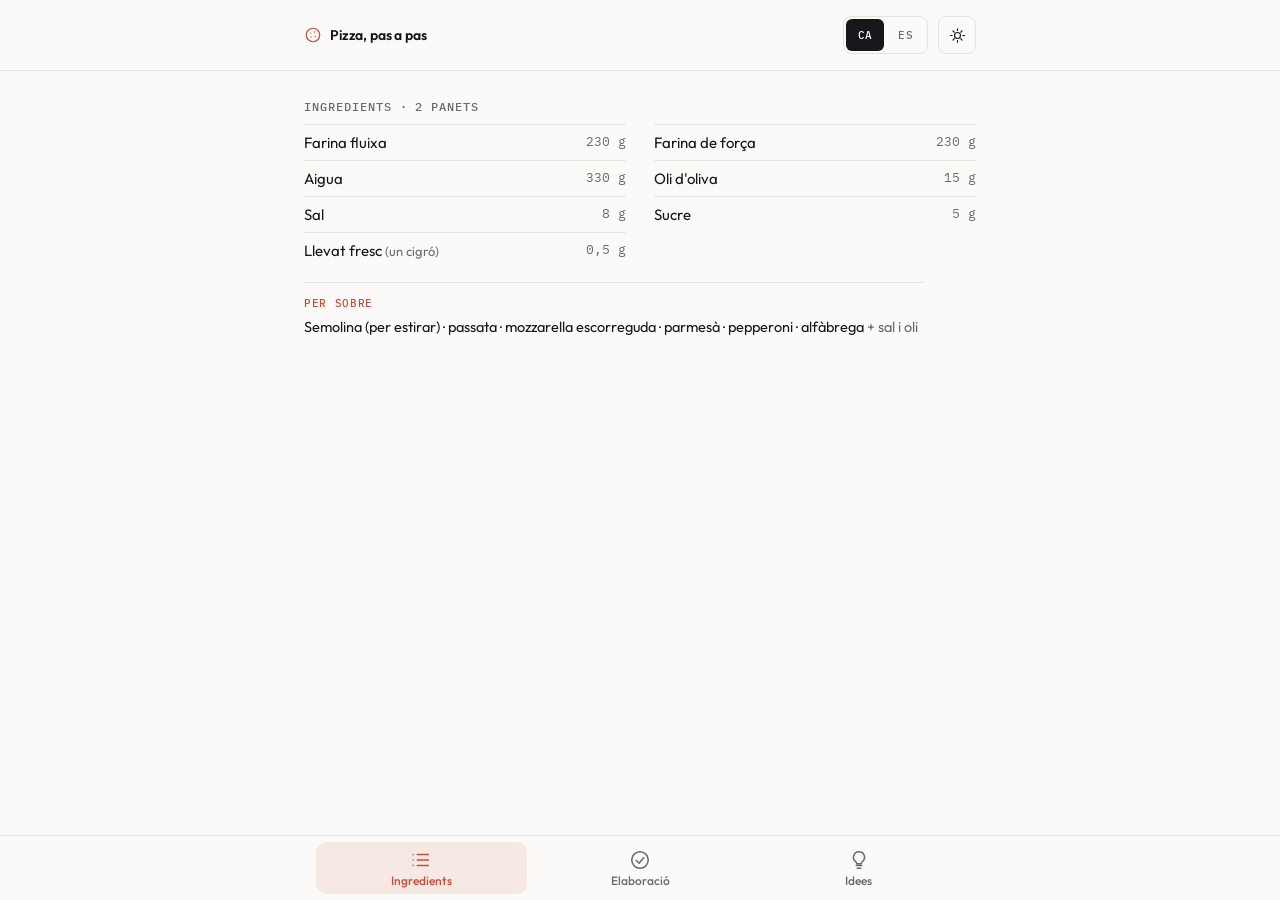
==== commit 8d257bb3: "Add language morph, step tally, celebration and view transitions - CA/ES switch morphs visible headi" ====
--- a/index.html
+++ b/index.html
@@ -64,7 +64,7 @@
     </section>
 
     <section class="steps panel" data-tab="steps" id="panel-steps" hidden>
-      <div class="steps-head"><h2>Elaboració</h2><button type="button" class="reset-btn" hidden>Tornar a començar</button></div>
+      <div class="steps-head"><h2><span class="h-t">Elaboració</span><span class="tally"><span class="tally-n"><span>0</span></span>/8</span></h2><button type="button" class="reset-btn" hidden>Tornar a començar</button></div>
       <ol class="step-list">
       <li class="step" data-id="1"><button type="button" class="step-btn" aria-pressed="false">
         <span class="step-num"><span class="n">1</span><svg class="tick" width="16" height="16"><use href="#i-tick"/></svg></span>
@@ -199,7 +199,7 @@
     </section>
 
     <section class="steps panel" data-tab="steps" id="panel-steps" hidden>
-      <div class="steps-head"><h2>Elaboración</h2><button type="button" class="reset-btn" hidden>Empezar de nuevo</button></div>
+      <div class="steps-head"><h2><span class="h-t">Elaboración</span><span class="tally"><span class="tally-n"><span>0</span></span>/8</span></h2><button type="button" class="reset-btn" hidden>Empezar de nuevo</button></div>
       <ol class="step-list">
       <li class="step" data-id="1"><button type="button" class="step-btn" aria-pressed="false">
         <span class="step-num"><span class="n">1</span><svg class="tick" width="16" height="16"><use href="#i-tick"/></svg></span>
@@ -341,7 +341,7 @@
   <button type="button" class="sheet-close" id="sheetClose" aria-label="Tanca">
     <svg width="18" height="18" viewBox="0 0 24 24" fill="none" stroke="currentColor" stroke-width="2" stroke-linecap="round" aria-hidden="true"><path d="M6 6l12 12M18 6L6 18"/></svg>
   </button>
-  <h2 class="sheet-title" id="sheet-title"></h2>
+  <h2 class="sheet-title" id="sheet-title"><span class="sheet-title-t"></span></h2>
   <p class="sheet-ing"></p>
   <p class="sheet-ins"></p>
 </dialog>
--- a/style.css
+++ b/style.css
@@ -559,3 +559,67 @@
   .tabbar[data-active="steps"] .tab-ind { transform: translateX(calc(100% + 8px)); }
 .tabbar[data-active="ideas"] .tab-ind { transform: translateX(calc(200% + 16px)); }
 }
+
+/* ---------- language morph ---------- */
+
+.ml { display: inline-block; white-space: pre; text-decoration: inherit; }
+.ml-ghost { position: absolute; pointer-events: none; }
+
+@keyframes lang-in {
+  from { opacity: 0.25; filter: blur(3px); }
+}
+
+.lang-swap .panel:not([hidden]) :is(.ing-list li, .ing-top, .step, .idea) { animation: none; }
+.lang-swap :is(.step-detail-in, .idea-ing, .ing-top, .ing-hint) { animation: lang-in 0.4s var(--ease-out) 0.08s backwards; }
+
+/* ---------- progress tally ---------- */
+
+.tally {
+  margin-left: 10px;
+  color: var(--accent);
+  font-variant-numeric: tabular-nums;
+  letter-spacing: 0.02em;
+}
+
+.tally-n { display: inline-grid; overflow: hidden; }
+.tally-n > span { grid-area: 1 / 1; }
+
+/* ---------- celebration ---------- */
+
+.confetti {
+  position: fixed;
+  inset: 0;
+  width: 100%;
+  height: 100%;
+  z-index: 30;
+  pointer-events: none;
+}
+
+/* ---------- theme reveal ---------- */
+
+.theme-btn svg { animation: icon-in 0.5s var(--ease-out); }
+
+@keyframes icon-in {
+  from { opacity: 0; transform: rotate(-80deg) scale(0.5); }
+}
+
+html.vt-theme body { transition: none; }
+html.vt-theme::view-transition-old(root),
+html.vt-theme::view-transition-new(root) { animation: none; mix-blend-mode: normal; }
+
+/* ---------- idea sheet shared title ---------- */
+
+.sheet-title-t { display: inline-block; }
+.sheet.vt-open, .sheet.vt-open::backdrop { transition: none; }
+
+@keyframes sheet-up {
+  from { transform: translateY(100%); }
+}
+
+html.vt-sheet::view-transition-group(*) { animation-duration: 0.44s; animation-timing-function: var(--ease-out); }
+html.vt-sheet::view-transition-new(sheet) { animation: sheet-up 0.44s var(--ease-out) both; }
+html.vt-sheet::view-transition-old(idea-title) { animation-duration: 0.2s; }
+
+@media (prefers-reduced-motion: reduce) {
+  .theme-btn svg, .lang-swap :is(.step-detail-in, .idea-ing, .ing-top, .ing-hint) { animation: none; }
+}
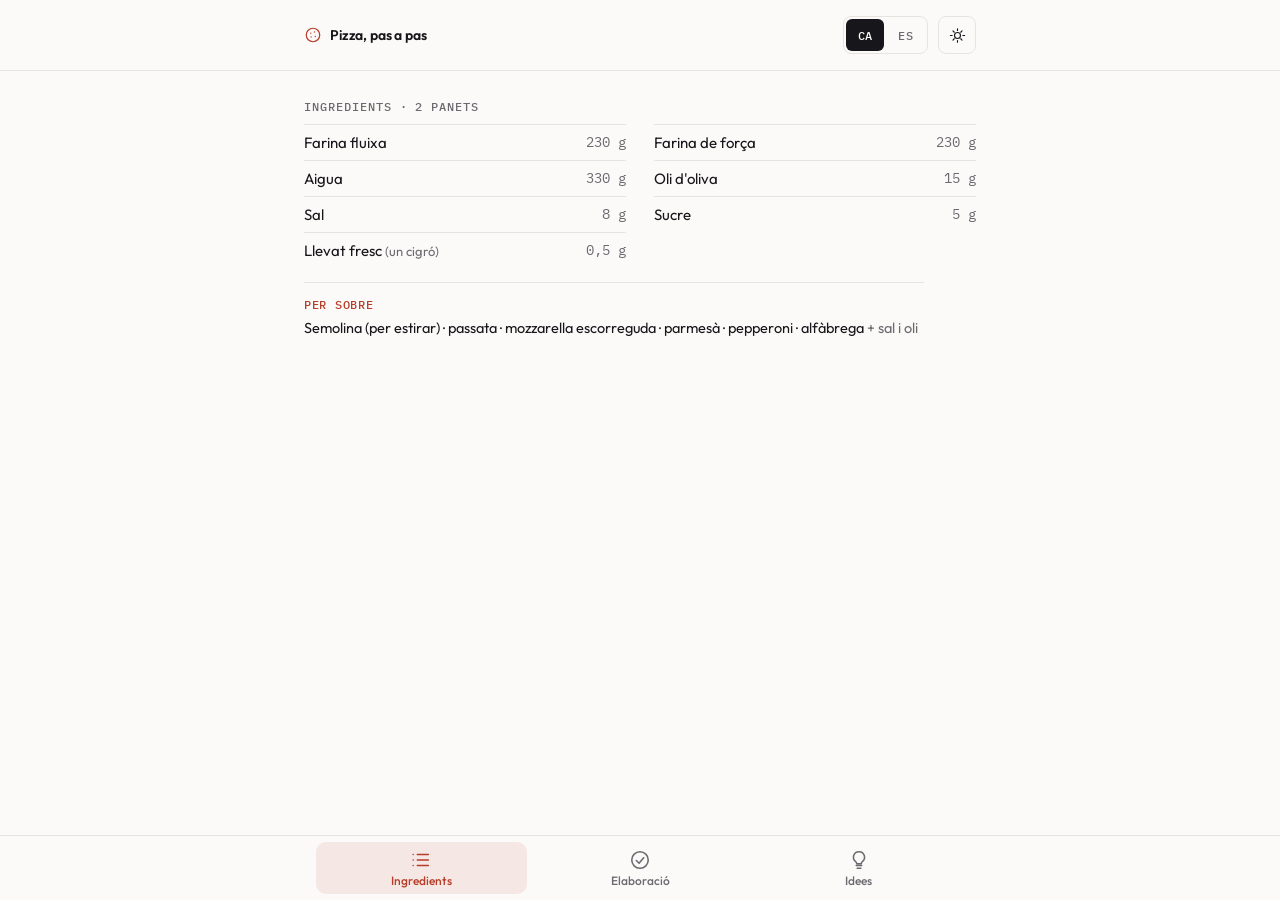
==== commit 36dedd10: "better" ====
--- a/index.html
+++ b/index.html
@@ -7,7 +7,7 @@
 <meta name="description" content="Recepta de pizza napolitana casolana, pas a pas — massa amb fermentació en fred i doble cocció.">
 <link rel="preconnect" href="https://fonts.googleapis.com">
 <link rel="preconnect" href="https://fonts.gstatic.com" crossorigin>
-<link href="https://fonts.googleapis.com/css2?family=Outfit:wght@300;400;500;600;700&family=IBM+Plex+Mono:wght@400;500&display=swap" rel="stylesheet">
+<link href="https://fonts.googleapis.com/css2?family=Outfit:wght@400;500;600&family=IBM+Plex+Mono:wght@400;500&display=swap" rel="stylesheet">
 <link rel="stylesheet" href="style.css">
 <link rel="manifest" href="manifest.webmanifest">
 <link rel="icon" href="icons/icon-192.png" type="image/png">
@@ -17,6 +17,15 @@
 <meta name="apple-mobile-web-app-capable" content="yes">
 <meta name="apple-mobile-web-app-status-bar-style" content="black-translucent">
 <meta name="apple-mobile-web-app-title" content="Pizza">
+<script>
+  // set the theme before first paint so dark mode never flashes light
+  (function () {
+    var t = null;
+    try { t = localStorage.getItem('theme'); } catch (e) {}
+    if (t !== 'dark' && t !== 'light') t = matchMedia('(prefers-color-scheme: dark)').matches ? 'dark' : 'light';
+    document.documentElement.setAttribute('data-theme', t);
+  })();
+</script>
 </head>
 <body data-lang="ca">
 
@@ -28,16 +37,16 @@
 
 <header class="topbar">
   <div class="topbar-inner">
-    <div class="mark">
-      <svg width="18" height="18" viewBox="0 0 24 24" fill="none" stroke="currentColor" stroke-width="1.6"><circle cx="12" cy="12" r="9"/><circle cx="9" cy="9.5" r="0.9" fill="currentColor" stroke="none"/><circle cx="14" cy="8" r="0.9" fill="currentColor" stroke="none"/><circle cx="15" cy="14" r="0.9" fill="currentColor" stroke="none"/><circle cx="9.5" cy="14.5" r="0.9" fill="currentColor" stroke="none"/></svg>
+    <h1 class="mark">
+      <svg width="18" height="18" viewBox="0 0 24 24" fill="none" stroke="currentColor" stroke-width="1.6" aria-hidden="true"><circle cx="12" cy="12" r="9"/><circle cx="9" cy="9.5" r="0.9" fill="currentColor" stroke="none"/><circle cx="14" cy="8" r="0.9" fill="currentColor" stroke="none"/><circle cx="15" cy="14" r="0.9" fill="currentColor" stroke="none"/><circle cx="9.5" cy="14.5" r="0.9" fill="currentColor" stroke="none"/></svg>
       <span>Pizza, pas a pas</span>
-    </div>
+    </h1>
     <div class="topbar-controls">
       <div class="lang-toggle" role="group" aria-label="Idioma">
         <button type="button" class="lang-btn" data-lang-btn="ca" aria-pressed="true">CA</button>
         <button type="button" class="lang-btn" data-lang-btn="es" aria-pressed="false">ES</button>
       </div>
-      <button type="button" class="theme-btn" id="themeBtn" aria-label="Canvia tema">
+      <button type="button" class="theme-btn" id="themeBtn" aria-label="Tema fosc" aria-pressed="false">
         <svg class="icon-sun" width="17" height="17" viewBox="0 0 24 24" fill="none" stroke="currentColor" stroke-width="1.6" stroke-linecap="round"><circle cx="12" cy="12" r="4.2"/><path d="M12 2.5v2.5M12 19v2.5M4.5 12H2M22 12h-2.5M5.6 5.6l1.8 1.8M16.6 16.6l1.8 1.8M18.4 5.6l-1.8 1.8M7.4 16.6l-1.8 1.8"/></svg>
         <svg class="icon-moon" width="17" height="17" viewBox="0 0 24 24" fill="none" stroke="currentColor" stroke-width="1.6" stroke-linecap="round" stroke-linejoin="round"><path d="M20 14.5A8.5 8.5 0 1 1 9.5 4a6.8 6.8 0 0 0 10.5 10.5Z"/></svg>
       </button>
@@ -49,7 +58,7 @@
 
   <article class="lang-block" data-lang="ca">
 
-    <section class="ingredients panel" data-tab="ingredients" id="panel-ingredients">
+    <section class="ingredients panel" data-tab="ingredients" id="panel-ingredients-ca">
       <h2>Ingredients · 2 panets</h2>
       <ul class="ing-list">
         <li><span>Farina fluixa</span><span class="ing-val">230 g</span></li>
@@ -63,7 +72,7 @@
       <p class="ing-top"><span class="ing-label">Per sobre</span> Semolina (per estirar) · passata · mozzarella escorreguda · parmesà · pepperoni · alfàbrega <span class="plus">+ sal i oli</span></p>
     </section>
 
-    <section class="steps panel" data-tab="steps" id="panel-steps" hidden>
+    <section class="steps panel" data-tab="steps" id="panel-steps-ca" hidden>
       <div class="steps-head"><h2><span class="h-t">Elaboració</span><span class="tally"><span class="tally-n"><span>0</span></span>/8</span></h2><button type="button" class="reset-btn" hidden>Tornar a començar</button></div>
       <ol class="step-list">
       <li class="step" data-id="1"><button type="button" class="step-btn" aria-pressed="false">
@@ -125,7 +134,7 @@
       </ol>
     </section>
 
-    <section class="ideas panel" data-tab="ideas" id="panel-ideas" hidden>
+    <section class="ideas panel" data-tab="ideas" id="panel-ideas-ca" hidden>
       <h2>Idees</h2>
       <ul class="idea-list">
         <li class="idea" style="--i:0"><button type="button" class="idea-btn" aria-haspopup="dialog">
@@ -184,7 +193,7 @@
 
   <article class="lang-block" data-lang="es" hidden>
 
-    <section class="ingredients panel" data-tab="ingredients" id="panel-ingredients">
+    <section class="ingredients panel" data-tab="ingredients" id="panel-ingredients-es">
       <h2>Ingredientes · 2 bolas</h2>
       <ul class="ing-list">
         <li><span>Harina floja</span><span class="ing-val">230 g</span></li>
@@ -198,7 +207,7 @@
       <p class="ing-top"><span class="ing-label">Encima</span> Sémola (para estirar) · tomate triturado · mozzarella escurrida · parmesano · pepperoni · albahaca <span class="plus">+ sal y aceite</span></p>
     </section>
 
-    <section class="steps panel" data-tab="steps" id="panel-steps" hidden>
+    <section class="steps panel" data-tab="steps" id="panel-steps-es" hidden>
       <div class="steps-head"><h2><span class="h-t">Elaboración</span><span class="tally"><span class="tally-n"><span>0</span></span>/8</span></h2><button type="button" class="reset-btn" hidden>Empezar de nuevo</button></div>
       <ol class="step-list">
       <li class="step" data-id="1"><button type="button" class="step-btn" aria-pressed="false">
@@ -260,7 +269,7 @@
       </ol>
     </section>
 
-    <section class="ideas panel" data-tab="ideas" id="panel-ideas" hidden>
+    <section class="ideas panel" data-tab="ideas" id="panel-ideas-es" hidden>
       <h2>Ideas</h2>
       <ul class="idea-list">
         <li class="idea" style="--i:0"><button type="button" class="idea-btn" aria-haspopup="dialog">
@@ -321,15 +330,15 @@
 
 <nav class="tabbar" aria-label="Seccions" data-active="ingredients">
 <div class="tabs"><span class="tab-ind" aria-hidden="true"></span>
-  <button type="button" class="tab" data-tab-btn="ingredients" aria-controls="panel-ingredients" aria-pressed="true">
+  <button type="button" class="tab" data-tab-btn="ingredients" aria-controls="panel-ingredients-ca panel-ingredients-es" aria-pressed="true">
     <svg width="22" height="22" viewBox="0 0 24 24" fill="none" stroke="currentColor" stroke-width="1.7" stroke-linecap="round" stroke-linejoin="round" aria-hidden="true"><path d="M8 6h12M8 12h12M8 18h12M3.5 6h.01M3.5 12h.01M3.5 18h.01"/></svg>
     <span class="tab-l" data-l="ca">Ingredients</span><span class="tab-l" data-l="es">Ingredientes</span>
   </button>
-  <button type="button" class="tab" data-tab-btn="steps" aria-controls="panel-steps" aria-pressed="false">
+  <button type="button" class="tab" data-tab-btn="steps" aria-controls="panel-steps-ca panel-steps-es" aria-pressed="false">
     <svg width="22" height="22" viewBox="0 0 24 24" fill="none" stroke="currentColor" stroke-width="1.7" stroke-linecap="round" stroke-linejoin="round" aria-hidden="true"><circle cx="12" cy="12" r="9"/><path d="M8 12.5l3 3 5-6"/></svg>
     <span class="tab-l" data-l="ca">Elaboració</span><span class="tab-l" data-l="es">Elaboración</span>
   </button>
-  <button type="button" class="tab" data-tab-btn="ideas" aria-controls="panel-ideas" aria-pressed="false">
+  <button type="button" class="tab" data-tab-btn="ideas" aria-controls="panel-ideas-ca panel-ideas-es" aria-pressed="false">
     <svg width="22" height="22" viewBox="0 0 24 24" fill="none" stroke="currentColor" stroke-width="1.7" stroke-linecap="round" stroke-linejoin="round" aria-hidden="true"><path d="M9 18h6M10 21h4M12 3a6 6 0 0 0-3.5 10.9c.6.5 1 1.2 1 2.1h5c0-.9.4-1.6 1-2.1A6 6 0 0 0 12 3z"/></svg>
     <span class="tab-l" data-l="ca">Idees</span><span class="tab-l" data-l="es">Ideas</span>
   </button>
--- a/style.css
+++ b/style.css
@@ -4,8 +4,8 @@
   --ink: #17161a;
   --ink-soft: #6b6a70;
   --line: #e6e4df;
-  --accent: oklch(0.58 0.16 32);
-  --accent-soft: oklch(0.58 0.16 32 / 0.1);
+  --accent: oklch(0.53 0.16 32);
+  --accent-soft: oklch(0.53 0.16 32 / 0.1);
   --mono: 'IBM Plex Mono', ui-monospace, monospace;
   --sans: 'Outfit', system-ui, sans-serif;
   --ease-out: cubic-bezier(0.23, 1, 0.32, 1);
@@ -95,6 +95,13 @@
   gap: 2px;
 }
 
+/* small controls keep their look but get a 44px hit area for messy fingers */
+.lang-btn, .theme-btn, .reset-btn { position: relative; }
+.lang-btn::after, .theme-btn::after, .reset-btn::after { content: ''; position: absolute; }
+.lang-btn::after { inset: -7px -1px; }
+.theme-btn::after { inset: -4px; }
+.reset-btn::after { inset: -8px -8px -8px -4px; }
+
 .lang-btn {
   appearance: none;
   min-height: 32px;
@@ -102,7 +109,7 @@
   background: transparent;
   color: var(--ink-soft);
   font-family: var(--mono);
-  font-size: 11px;
+  font-size: 12px;
   font-weight: 500;
   letter-spacing: 0.03em;
   padding: 5px 12px;
@@ -176,7 +183,7 @@
 
 .ing-val {
   font-family: var(--mono);
-  font-size: 13px;
+  font-size: 14px;
   color: var(--ink-soft);
   white-space: nowrap;
   font-variant-numeric: tabular-nums;
@@ -196,7 +203,7 @@
   display: block;
   margin-bottom: 2px;
   font-family: var(--mono);
-  font-size: 11px;
+  font-size: 12px;
   font-weight: 500;
   letter-spacing: 0.06em;
   text-transform: uppercase;
@@ -294,7 +301,7 @@
 
 .step-time {
   font-family: var(--mono);
-  font-size: 12px;
+  font-size: 14px;
   color: var(--ink-soft);
   white-space: nowrap;
 }
@@ -307,7 +314,7 @@
   border-radius: 999px;
   background: var(--accent-soft);
   font-family: var(--mono);
-  font-size: 12px;
+  font-size: 13.5px;
   font-weight: 500;
   color: var(--accent);
   white-space: nowrap;
@@ -330,11 +337,11 @@
   max-width: 60ch;
 }
 
-.sub { display: grid; grid-template-columns: 64px 1fr; gap: 10px; padding: 3px 0; }
+.sub { display: grid; grid-template-columns: 68px 1fr; gap: 10px; padding: 3px 0; }
 
 .sub-l {
   font-family: var(--mono);
-  font-size: 11px;
+  font-size: 12px;
   font-weight: 500;
   letter-spacing: 0.05em;
   text-transform: uppercase;
@@ -365,7 +372,7 @@
   .ing-list { column-gap: 20px; }
   .ing-list li { font-size: 14.5px; }
   .step-btn { grid-template-columns: 30px 1fr; gap: 8px; }
-  .mark span { display: none; }
+  .mark span { position: absolute; width: 1px; height: 1px; overflow: hidden; clip-path: inset(50%); white-space: nowrap; }
 }
 
 /* ---------- ideas ---------- */
@@ -563,6 +570,7 @@
 /* ---------- language morph ---------- */
 
 .ml { display: inline-block; white-space: pre; text-decoration: inherit; }
+.ml-word { white-space: nowrap; text-decoration: inherit; }
 .ml-ghost { position: absolute; pointer-events: none; }
 
 @keyframes lang-in {
